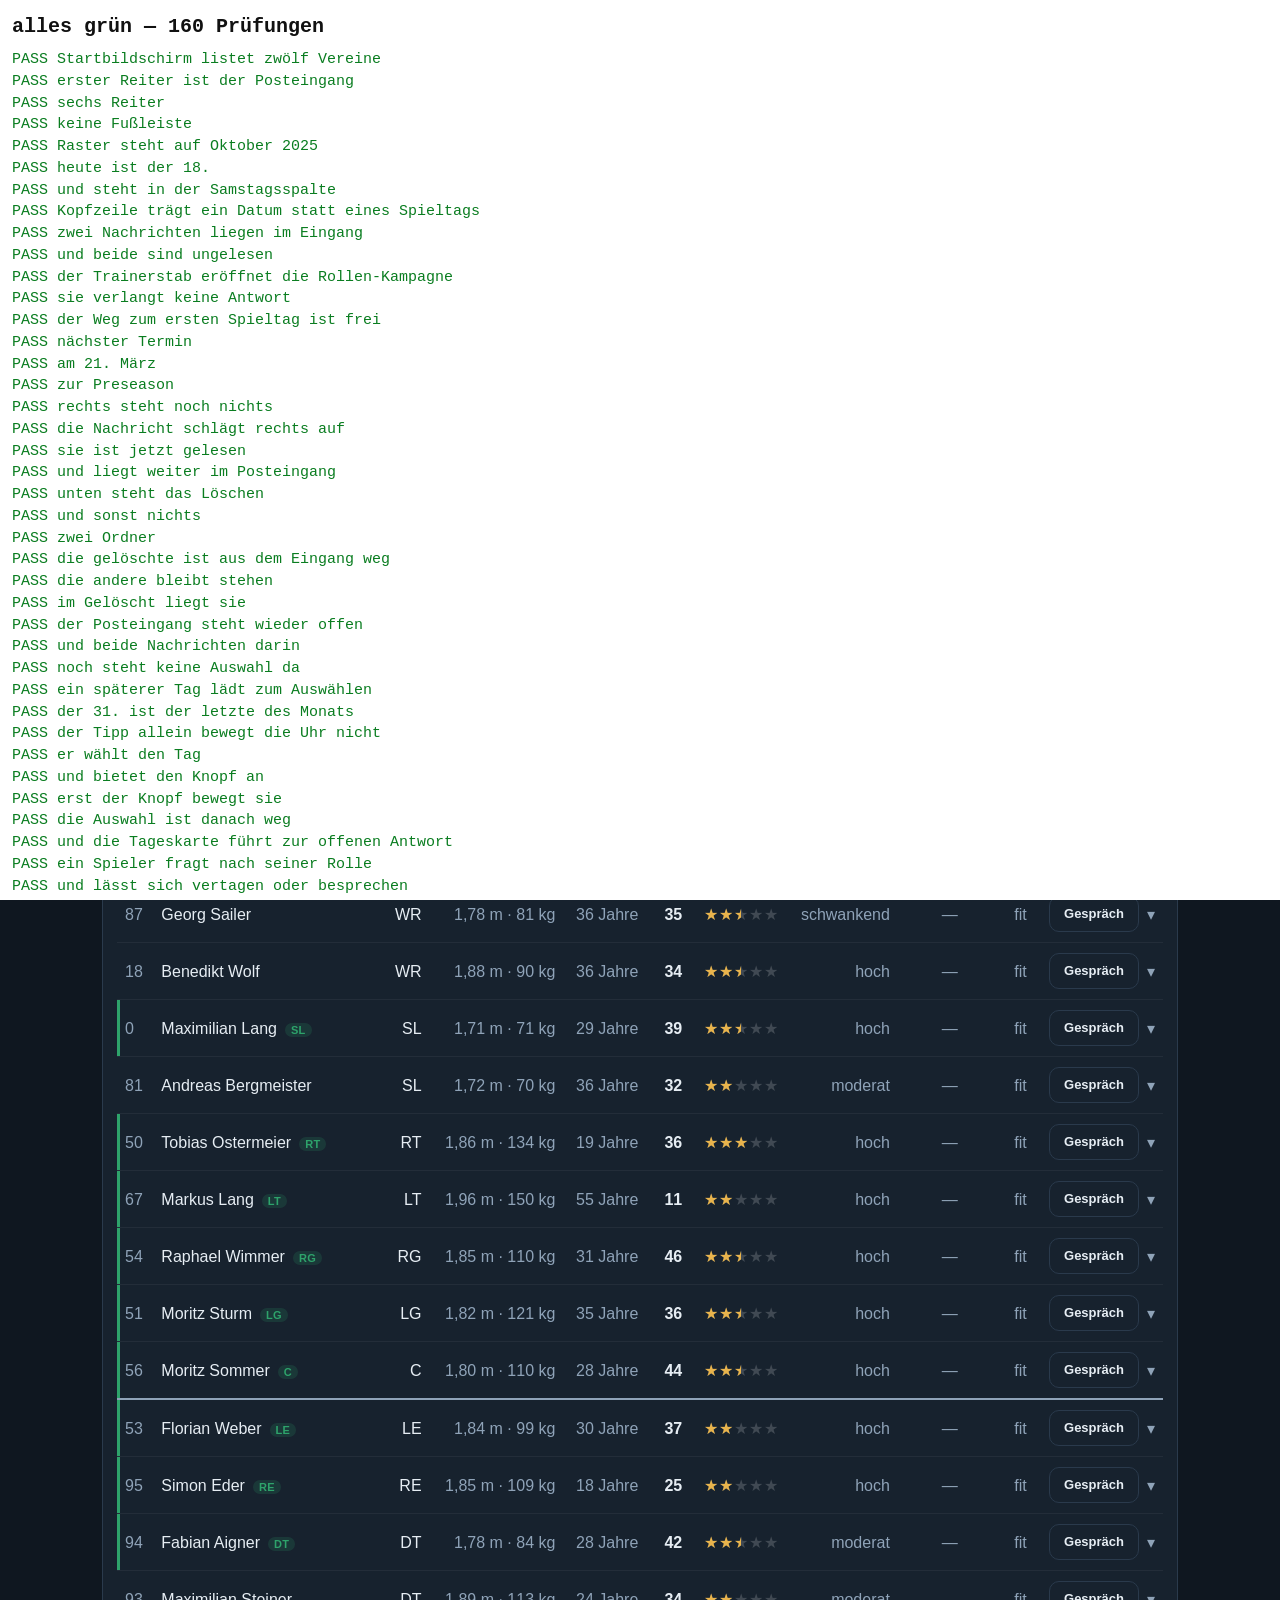
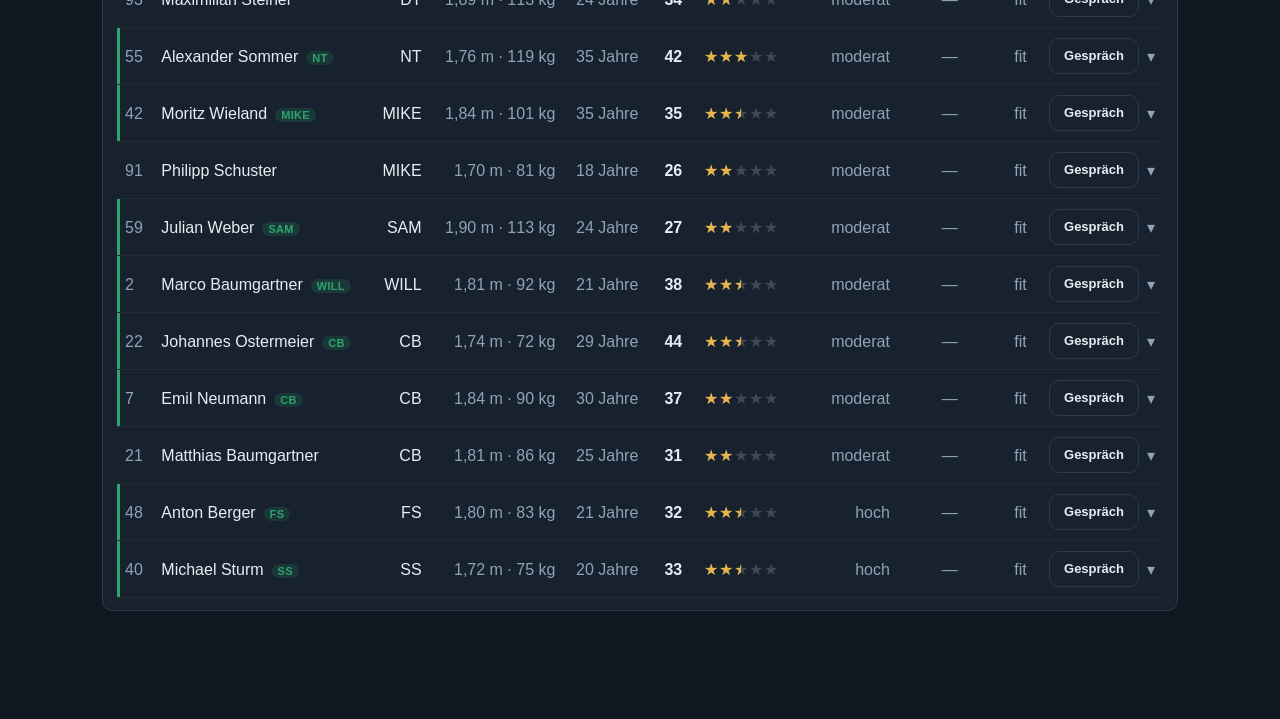
==== tests/smoke/karriere.html @ e4268e5e "Mit einem Spieler reden ging nur, wenn man ihm dabei etwas zusagte Der Gesprächs-Dialog kannte fünf " ====
<!doctype html>
<html lang="de"><head><meta charset="utf-8">
<title>Eine neue Karriere, vom Startbildschirm bis zum zweiten Spieltag</title>
<link rel="stylesheet" href="../../app.css">
<link rel="stylesheet" href="melder.css">
<script src="./melder.js"></script>
</head>
<body><div id="app" class="app"></div><div id="bericht"></div>

<!-- Erst leeren, dann erst die App laden — und beides statisch. Ein
     `await import()` im Modul geht am load-Ereignis vorbei, und dann steht der
     Browser noch mitten in der Arbeit, während der Runner schon abräumt. -->
<script type="module">
localStorage.clear();
</script>

<script type="module">
import '../../app.js';

const knopf = () => txt('.tageskarte button.haupt');
const tageskarte = () => txt('.tageskarte');
const leseKnoepfe = () => alle('.postlese button').map((b) => b.textContent);
const leseKnopf = (name) => alle('.postlese button').find((b) => b.textContent === name);
const zeileMit = (text) => alle('.postzeile').find((z) => z.textContent.includes(text));

/**
 * Durch die Rollen-Kampagne hindurch bis zu einem Datum.
 *
 * Seit der Kampagne ist die Offseason nicht mehr leer: an jedem Wochenanfang
 * fragt jemand nach seiner Rolle, und jede Anfrage hält den Kalender an. Wer
 * nur durch den Kalender will, tippt auf „Später" — genau das tut dieser
 * Helfer, Woche für Woche.
 */
function weiterBis(datum) {
  for (let i = 0; i < 90 && txt('.kopf-datum') !== datum; i++) {
    const k = q('.tageskarte button.haupt');
    if (!k) break;
    if (k.textContent.trim() !== 'Zur Nachricht ›') { k.click(); continue; }
    k.click();
    const spaeter = leseKnopf('Später');
    if (!spaeter) break;
    spaeter.click();
  }
}

try {
  // 1 — Der Startbildschirm
  gleich('Startbildschirm listet zwölf Vereine', alle('.start-team').length, 12);
  q('.start-team').click();
  q('.fuss button.haupt').click();

  // 2 — Die erste Ansicht ist der Posteingang.
  //
  // Eine neue Karriere steht in Saison 2026, und die beginnt am dritten
  // Oktobersamstag 2025. Die Beispielsaison in docs/umbau-kalender.md §4 ist
  // die 2027er — wer ihre Daten hier erwartet, misst das falsche Jahr.
  gleich('erster Reiter ist der Posteingang',
    q('.reiter button[aria-selected=true]').textContent, 'Posteingang');
  gleich('sechs Reiter', alle('.reiter button').length, 6);
  gleich('keine Fußleiste', alle('.fuss').length, 0);
  gleich('Raster steht auf Oktober 2025', txt('.kalkopf h2'), 'Oktober 2025');
  gleich('heute ist der 18.', txt('.kaltag.heute .kalzahl'), '18');
  const raster = [...q('.kalraster:not(.kalkopfzeile)').children];
  gleich('und steht in der Samstagsspalte',
    ['Mo', 'Di', 'Mi', 'Do', 'Fr', 'Sa', 'So'][raster.indexOf(q('.kaltag.heute')) % 7], 'Sa');
  gleich('Kopfzeile trägt ein Datum statt eines Spieltags', txt('.kopf-datum'), 'Sa 18. Okt 2025');

  // 3 — Der Vorstand meldet sich und der Trainerstab dazu, aufhalten tut
  // keiner von beiden. Die Erinnerung eröffnet die Rollen-Kampagne; die
  // einzelnen Anfragen kommen erst ab der nächsten Woche.
  gleich('zwei Nachrichten liegen im Eingang', alle('.postzeile').length, 2);
  gleich('und beide sind ungelesen', alle('.postzeile.neu').length, 2);
  pruefe('der Trainerstab eröffnet die Rollen-Kampagne', !!zeileMit('woran sie ist'),
    alle('.postbetreff').map((e) => e.textContent).join(' | '));
  gleich('sie verlangt keine Antwort', alle('.postzeichen.antwort').length, 0);
  gleich('der Weg zum ersten Spieltag ist frei', knopf(), 'Bis dahin');
  enthaelt('nächster Termin', tageskarte(), 'Nächster Termin');
  // Der nächste Zwangsstopp ist nicht der erste Spieltag, sondern der Beginn
  // der Preseason vier Wochen davor — die Offseason endet mit einem Halt.
  enthaelt('am 21. März', tageskarte(), 'Sa 21. Mär');
  enthaelt('zur Preseason', tageskarte(), 'Preseason');

  // Lesen heißt lesen: die Nachricht schlägt rechts auf und bleibt links stehen.
  enthaelt('rechts steht noch nichts', txt('.postlese'), 'Wähle eine Nachricht');
  zeileMit('Willkommen bei').click();
  enthaelt('die Nachricht schlägt rechts auf', txt('.postlese'), 'Willkommen bei');
  gleich('sie ist jetzt gelesen', alle('.postzeile.neu').length, 1);
  gleich('und liegt weiter im Posteingang', alle('.postzeile').length, 2);
  pruefe('unten steht das Löschen', leseKnoepfe().includes('Löschen'), leseKnoepfe().join(' | '));
  gleich('und sonst nichts', leseKnoepfe().length, 1);

  // 4 — Der Ordner „Gelöscht" und der Weg zurück
  gleich('zwei Ordner', alle('.postordner-knopf').length, 2);
  leseKnopf('Löschen').click();
  gleich('die gelöschte ist aus dem Eingang weg', alle('.postzeile').length, 1);
  pruefe('die andere bleibt stehen', !!zeileMit('woran sie ist'));
  alle('.postordner-knopf')[1].click();
  gleich('im Gelöscht liegt sie', alle('.postzeile').length, 1);
  q('.postzeile').click();
  leseKnopf('Wiederherstellen').click();
  gleich('der Posteingang steht wieder offen',
    txt('.postordner-knopf.aktiv .postordner-name'), 'Posteingang');
  gleich('und beide Nachrichten darin', alle('.postzeile').length, 2);

  // 5 — Ein Tipp im Raster wählt nur aus; simuliert wird auf Knopfdruck
  gleich('noch steht keine Auswahl da', alle('.kalauswahl').length, 0);
  const imOktober = alle('.kaltag.waehlbar');
  const letzterOkt = imOktober[imOktober.length - 1];
  enthaelt('ein späterer Tag lädt zum Auswählen',
    letzterOkt.getAttribute('title'), 'auswählen');
  gleich('der 31. ist der letzte des Monats',
    letzterOkt.querySelector('.kalzahl').textContent, '31');
  letzterOkt.click();
  gleich('der Tipp allein bewegt die Uhr nicht', txt('.kopf-datum'), 'Sa 18. Okt 2025');
  enthaelt('er wählt den Tag', txt('.kalauswahl-datum'), 'Fr 31. Okt');
  gleich('und bietet den Knopf an',
    txt('.kalauswahl button.haupt'), 'Bis zu diesem Datum simulieren');
  q('.kalauswahl button.haupt').click();
  // Nicht bis zum 31.: am Wochenanfang davor steht die erste Rollen-Anfrage im
  // Postfach, und eine offene Antwort geht jedem Ziel vor.
  gleich('erst der Knopf bewegt sie', txt('.kopf-datum'), 'Sa 25. Okt 2025');
  gleich('die Auswahl ist danach weg', alle('.kalauswahl').length, 0);
  gleich('und die Tageskarte führt zur offenen Antwort', knopf(), 'Zur Nachricht ›');

  // 5b — Die Rollen-Kampagne: die Anfrage, das Gespräch, die Rolle
  q('.tageskarte button.haupt').click();
  enthaelt('ein Spieler fragt nach seiner Rolle', txt('.postlese h3'), 'fragt nach seiner Rolle');
  pruefe('und lässt sich vertagen oder besprechen',
    leseKnoepfe().includes('Später') && leseKnoepfe().includes('Mit ihm reden'),
    leseKnoepfe().join(' | '));

  leseKnopf('Mit ihm reden').click();
  gleich('das Gespräch schlägt auf', alle('.frageschirm .gespraech').length, 1);
  enthaelt('es sagt, dass ihm noch niemand etwas gesagt hat',
    txt('.gespraech'), 'Bisher hat ihm niemand gesagt');
  gleich('fünf Rollen stehen zur Wahl', alle('.gespraech-kategorie').length, 5);
  const rollenKnopf = (name) =>
    alle('.gespraech-kategorie').find((b) => b.textContent.startsWith(name));
  pruefe('darunter der Ergänzungsspieler', !!rollenKnopf('Ergänzungsspieler'),
    alle('.gespraech-kategorie').map((b) => b.textContent).join(' | '));

  rollenKnopf('Starter').click();
  gleich('danach steht nur noch seine Reaktion da', alle('.gespraech-reaktion').length, 1);
  enthaelt('und die gesetzte Rolle', txt('.gespraech'), 'Bisher: Starter');
  q('.fragenknoepfe button').click();
  gleich('das Blatt ist zu', alle('.frageschirm').length, 0);
  // Diese eine Anfrage ist beantwortet — die zweite dieser Woche steht noch:
  // das Tempo schickt so viele, dass die Liste bis zur Frist leer wird, und
  // das sind bei dreißig Mann zwei pro Woche.
  gleich('eine Anfrage bleibt für diese Woche offen',
    alle('.postzeile .postzeichen.antwort').length, 1);

  // Und die Rolle steht in der Personalakte, wo sie hingehört.
  alle('.reiter button').find((b) => b.textContent === 'Personal').click();
  const kopfzellen = alle('.tabelle-scroll th').map((h) => h.textContent);
  pruefe('die Personalakte trägt eine Rollenspalte',
    kopfzellen.some((k) => k.startsWith('Rolle')), kopfzellen.join(' | '));
  pruefe('und genau ein Mann hat eine',
    alle('.spielerzeile td').filter((z) => z.textContent === 'Starter').length === 1,
    alle('.spielerzeile td').filter((z) => z.textContent === 'Starter').length);
  pruefe('jede Zeile bietet das Gespräch an',
    alle('.spielerzeile button').length === alle('.spielerzeile').length);

  // 5c — Über persönliche Themen sprechen: der zweite Weg ins Gespräch, und
  // die einzige Kategorie, die nichts verlangt außer dem Termin.
  q('.spielerzeile button').click();
  const katKnopf = (name) =>
    alle('.gespraech-kategorie').find((b) => b.textContent.startsWith(name));
  gleich('fünf Kategorien stehen da', alle('.gespraech-kategorie').length, 5);
  pruefe('die ungebauten sind gesperrt', katKnopf('Wunsch anhören').disabled,
    alle('.gespraech-kategorie').filter((b) => b.disabled).length);

  katKnopf('Über persönliche Themen').click();
  enthaelt('erst wird gefragt, bevor der Termin draufgeht',
    txt('.gespraech'), 'Einfach mal reden');
  const redeKnopf = alle('.fragenknoepfe button').find((b) => b.textContent === 'Reden');
  pruefe('und es gibt einen Knopf dafür', !!redeKnopf,
    alle('.fragenknoepfe button').map((b) => b.textContent).join(' | '));

  redeKnopf.click();
  gleich('danach steht seine Reaktion da', alle('.gespraech-reaktion').length, 1);
  pruefe('ohne ein Wort über die Rolle — darum ging es nicht',
    !txt('.gespraech').includes('Bisher:'), txt('.gespraech'));
  q('.fragenknoepfe button').click();
  gleich('das Blatt ist zu', alle('.frageschirm').length, 0);

  alle('.reiter button').find((b) => b.textContent === 'Posteingang').click();

  // Die zweite Anfrage lässt sich vertagen: sie ist damit beantwortet, aber er
  // hat weiter keine Rolle und steht nächste Woche wieder da.
  leseKnopf('Später') || zeileMit('fragt nach').click();
  leseKnopf('Später').click();
  gleich('danach läuft die Uhr wieder', knopf(), 'Bis dahin');
  gleich('und steht noch auf demselben Tag', txt('.kopf-datum'), 'Sa 25. Okt 2025');

  // 6 — Ein Ziel hinter dem Spieltag: die Uhr hält trotzdem am eigenen Spiel
  for (let i = 0; i < 6; i++) q('.kalkopf .kalpfeil:last-of-type').click();
  gleich('das Raster lässt sich blättern', txt('.kalkopf h2'), 'April 2026');
  const imApril = alle('.kaltag.waehlbar');
  const letzterApr = imApril[imApril.length - 1];
  gleich('bis zum 30. April', letzterApr.querySelector('.kalzahl').textContent, '30');
  letzterApr.click();
  q('.kalauswahl button.haupt').click();
  weiterBis('Sa 21. Mär 2026');
  gleich('die Uhr hält am Beginn der Preseason, nicht am Ziel',
    txt('.kopf-datum'), 'Sa 21. Mär 2026');
  weiterBis('Sa 18. Apr 2026');
  gleich('und danach am eigenen Spiel, immer noch nicht am Ziel',
    txt('.kopf-datum'), 'Sa 18. Apr 2026');
  gleich('Raster ist zum heutigen Tag zurückgekehrt', txt('.kalkopf h2'), 'April 2026');
  gleich('heute ist der 18. April', txt('.kaltag.heute .kalzahl'), '18');
  gleich('Tageskarte trägt den Kickoff', knopf(), 'Kickoff');
  enthaelt('und nennt den Gegner', tageskarte(), 'gegen ');

  // 7 — Kickoff: der Spielbericht schlägt sich auf
  q('.tageskarte button.haupt').click();
  gleich('der Spielbericht öffnet sich', alle('.bericht-kopf').length, 2);
  gleich('ohne Reiter', alle('.reiter').length, 0);
  q('.fuss button.haupt').click();

  // 8 — Zurück im Postfach liegen Spielbericht und Rundenergebnisse
  const betreffe = alle('.postbetreff').map((e) => e.textContent);
  pruefe('der Spielbericht liegt im Postfach',
    betreffe.some((b) => /\d+:\d+/.test(b)), betreffe.join(' | '));
  pruefe('die Rundenergebnisse auch',
    betreffe.some((b) => /^Spieltag 1 /.test(b)), betreffe.join(' | '));
  gleich('die Uhr steht am zweiten Spieltag', txt('.kopf-datum'), 'Sa 25. Apr 2026');
  gleich('und bietet den nächsten Kickoff', knopf(), 'Kickoff');

  // Auswählen zeichnet die Ansicht neu — die Zeile von vorhin ist danach eine
  // abgehängte, und es muss frisch gesucht werden.
  const berichtZeile = alle('.postzeile').find((z) => /\d+:\d+/.test(z.textContent));
  pruefe('der Spielbericht liegt als Nachricht vor', !!berichtZeile);
  berichtZeile.click();
  const zumBericht = leseKnopf('Spielbericht ansehen');
  pruefe('und führt von dort zum Box Score', !!zumBericht, leseKnoepfe().join(' | '));
  zumBericht.click();
  gleich('der Box Score steht wieder da', alle('.bericht-kopf').length, 2);
  q('.fuss button.haupt').click();

  // 9 — Der Roster: drei Bereiche, und beide Richtungen des Aufstellens
  const reiterKnopf = (name) => alle('.reiter button').find((b) => b.textContent === name);
  reiterKnopf('Roster').click();
  const kartenTitel = alle('.karte h2').map((h) => h.textContent);
  gleich('drei Bereiche und ein Kopf', kartenTitel.length, 4);
  pruefe('Offense, Defense und Special Teams',
    ['Offense', 'Defense', 'Special Teams'].every((t) => kartenTitel.includes(t)),
    kartenTitel.join(' | '));
  gleich('jeder Bereich zeigt seine Stärke', alle('.staerkezahl').length, 3);
  gleich('elf Plätze in der Offense', alle('.karte')[1].querySelectorAll('.aufstellung li').length, 11);
  gleich('elf in der Defense', alle('.karte')[2].querySelectorAll('.aufstellung li').length, 11);

  // Die Special Teams: drei Plätze, gebaut wie die zweiundzwanzig — ohne
  // eigene Marke „automatisch", ohne eigenen Knopf, ohne Einzelwerte.
  const special = () => alle('.karte')[3];
  gleich('drei Special-Teams-Plätze', special().querySelectorAll('.aufstellung li').length, 3);
  gleich('alle drei besetzt', special().querySelectorAll('.aufstellung .platz-stk').length, 3);
  gleich('keine Marke, die die Elf nicht kennt', special().querySelectorAll('.marke.auto').length, 0);
  gleich('die Werte stehen nicht an den Plätzen',
    special().querySelectorAll('.aufstellung .specialwerte').length, 0);

  // Platz zuerst: ein Tipp auf QB, dann der Erste aus der Liste links.
  const qbZeile = () => alle('.karte')[1].querySelector('.aufstellung li');
  const qbName = () => qbZeile().querySelector('.platz-name').textContent;
  const vorher = qbName();
  qbZeile().click();
  enthaelt('der Kopf sagt, für wen die Liste gilt',
    alle('.karte')[1].querySelector('.verfuegbarkopf h3').textContent, 'QB');
  const ersterFrei = alle('.karte')[1].querySelector('.verfuegbare li');
  const neuerName = ersterFrei.querySelector('.verfuegbar-name').textContent;
  ersterFrei.click();
  gleich('der zweite Tipp setzt ihn ein', qbName(), neuerName);
  pruefe('und er stand vorher nicht dort', vorher !== neuerName, vorher);
  gleich('es steht sofort im Stand und braucht keine Leiste',
    alle('.wechselleiste').length, 0);

  // Ein Platz, den es zweimal gibt. In 11 personnel heißt der zweite Receiver
  // `WR#2` — ein Schlüssel, kein Platzname. Wer ihn zum Bewerten weiterreichte,
  // ließ `wertAuf()` mit „Unbekannter Platz" werfen, und die ganze Ansicht
  // unterhalb der Reiter blieb weg. Genau deshalb steht diese Prüfung hier.
  // Jeder Klick zeichnet neu — ein festgehaltenes Element ist danach abgehängt
  // und sein Handler kennt den alten Zustand. Deshalb jedes Mal frisch suchen.
  //
  // Welches System der Verein spielt, lost die Karriere aus — ohne Seed, also
  // jedes Mal anders. Deshalb wird nicht der fünfte Platz genommen, sondern
  // der erste, dessen Kürzel schon einmal vorkam: in Double Wing ist das der
  // zweite Fullback, sonst ein Receiver oder Tight End. Mit dem festen Index
  // fiel die Seite in jedem achten Lauf, und niemand sah, warum.
  const doppelter = () => {
    const gesehen = new Set();
    for (const li of alle('.karte')[1].querySelectorAll('.aufstellung li')) {
      const kuerzel = li.querySelector('.platz').textContent;
      if (gesehen.has(kuerzel)) return li;
      gesehen.add(kuerzel);
    }
    throw new Error('kein doppelter Platz in der Offense');
  };
  const doppelKuerzel = doppelter().querySelector('.platz').textContent;
  pruefe('ein Platz der Offense kommt zweimal vor', /^(WR|TE|FB|SL)$/.test(doppelKuerzel), doppelKuerzel);
  doppelter().click();
  gleich('ein doppelt vergebener Platz lässt die Ansicht stehen',
    alle('.karte').length, 4);
  enthaelt('und die Liste links gilt für ihn',
    alle('.karte')[1].querySelector('.verfuegbarkopf h3').textContent, doppelKuerzel);
  doppelter().click();
  enthaelt('der zweite Tipp nimmt die Wahl zurück',
    alle('.karte')[1].querySelector('.verfuegbarkopf h3').textContent, 'Verfügbar');

  // Mann zuerst: ein Tipp links, und jeder Platz trägt seine Zahl.
  alle('.karte')[2].querySelector('.verfuegbare li').click();
  pruefe('jeder Platz zeigt jetzt zwei Zahlen',
    alle('.karte')[2].querySelectorAll('.aufstellung li .platz-stk.neu').length > 0);
  alle('.karte')[2].querySelector('.verfuegbare li').click();

  // Der Papierkorb räumt genau einen Platz — und lässt ihn leer.
  gleich('jeder besetzte Platz trägt einen Papierkorb',
    alle('.karte')[1].querySelectorAll('.aufstellung li .papierkorb').length, 11);
  alle('.karte')[1].querySelector('.aufstellung li .papierkorb').click();
  gleich('der geräumte Platz steht leer', qbName(), '—');
  enthaelt('und die Elf hat keine Stärke mehr', txt('.rosterkopf'), 'Gesamt: –');
  gleich('aber keine Warnung — die stellt der Kickoff-Knopf',
    alle('.rosterkopf .warnung').length, 0);
  gleich('sein Bereich zeigt statt der Zahl einen Strich',
    alle('.staerkezahl')[0].querySelector('strong').textContent, '–');

  // 9b — Mit dem Loch zum Kickoff: der Knopf fragt, bevor er wertet. „Zur
  // Aufstellung" führt zurück in den Roster, das Spiel bleibt ungespielt.
  reiterKnopf('Posteingang').click();
  gleich('die Tageskarte bietet den Kickoff trotzdem an', knopf(), 'Kickoff');
  q('.tageskarte button.haupt').click();
  gleich('der Knopf fragt statt zu werten', alle('.frageschirm').length, 1);
  enthaelt('und sagt, was es kostet', txt('.frage'), '0:36');
  const frageKnopf = (name) => alle('.fragenknoepfe button').find((b) => b.textContent === name);
  pruefe('mit den zwei Antworten', !!frageKnopf('Spiel absagen, Wertung 0:36')
    && !!frageKnopf('Zur Aufstellung'));
  frageKnopf('Zur Aufstellung').click();
  gleich('„Zur Aufstellung" schlägt den Roster auf', alle('.karte h2')[0].textContent, 'Roster');
  gleich('und die Frage ist weg', alle('.frageschirm').length, 0);
  gleich('die Uhr steht noch am Spieltag', txt('.kopf-datum'), 'Sa 25. Apr 2026');

  // Ein Kicker von Hand.
  const specialZeile = (i = 0) => special().querySelectorAll('.aufstellung li')[i];
  const specialWerte = () => special().querySelector('.verfuegbare .specialwerte').textContent;
  gleich('ohne Auswahl stehen links keine Kickwerte',
    special().querySelectorAll('.verfuegbare .specialwerte').length, 0);
  specialZeile().click();
  enthaelt('erst die Auswahl zeigt die Kickstärke', specialWerte(), 'Kickstärke');
  enthaelt('und die Kickgenauigkeit', specialWerte(), 'Kickgenauigkeit');
  enthaelt('die Special-Liste gilt für den Kicker',
    special().querySelector('.verfuegbarkopf h3').textContent, 'K');
  // Die Offense-Liste sortiert ein Kicker-Platz nicht — und ihre Überschrift
  // darf das dann auch nicht behaupten.
  enthaelt('die Offense-Liste behauptet nichts',
    alle('.karte')[1].querySelector('.verfuegbarkopf h3').textContent, 'Verfügbar');
  // Der Long Snapper trägt nur seine Zahl: seine Kickwerte entscheiden nichts,
  // und seine eigenen zwei stünden bei jedem Kandidaten auf null.
  specialZeile(2).click();
  gleich('beim Long Snapper steht links kein Einzelwert',
    special().querySelectorAll('.verfuegbare .specialwerte').length, 0);
  enthaelt('aber die Liste gilt für ihn',
    special().querySelector('.verfuegbarkopf h3').textContent, 'LS');
  specialZeile().click();
  gleich('die Zeile nennt die Position dessen, der dort steht',
    specialZeile().querySelectorAll('.platz-pos').length, 1);
  special().querySelector('.verfuegbare li').click();
  gleich('der Kicker trägt links seine Marke',
    special().querySelectorAll('.verfuegbare .marke.tausch[title="Kicker"]').length, 1);
  gleich('der Kicker ist jetzt von Hand gesetzt, und die Zeile sieht aus wie vorher',
    special().querySelectorAll('.aufstellung .platz-stk').length, 3);
  gleich('kein Knopf zurück in eine Automatik', alle('.schalter.loesen').length, 0);

  // Der Papierkorb gilt auch hier: kein Kicker ist eine erlaubte Aufstellung.
  gleich('jeder der drei trägt einen Papierkorb',
    special().querySelectorAll('.aufstellung .papierkorb').length, 3);
  special().querySelector('.aufstellung .papierkorb').click();
  gleich('der geräumte Platz steht leer',
    specialZeile().querySelector('.platz-name').textContent, '—');
  gleich('geräumt hat er nichts mehr zu räumen',
    special().querySelectorAll('.aufstellung .papierkorb').length, 2);

  // „Automatisch aufstellen" ist der Weg zurück aus einer Elf mit Loch — und
  // derselbe Weg für den geräumten Kicker-Platz.
  const knopfMit = (name) => alle('.aufstellungsknoepfe button')
    .find((b) => b.textContent === name);
  gleich('gespeichert wird nicht mehr von Hand', !!knopfMit('Speichern'), false);
  gleich('und verworfen auch nicht', !!knopfMit('Verwerfen'), false);
  knopfMit('Automatisch aufstellen').click();
  enthaelt('die Automatik füllt den geräumten Platz wieder', txt('.rosterkopf'), 'Gesamt: ');
  gleich('und den Kicker-Platz gleich mit',
    special().querySelectorAll('.aufstellung .papierkorb').length, 3);

  // 9c — Die andere Antwort: „Spiel absagen" wertet, ohne zu spielen. Der
  // Bericht sagt es, und die Uhr steht danach am nächsten Spieltag.
  alle('.karte')[1].querySelector('.aufstellung li .papierkorb').click();
  gleich('die Elf hat wieder ein Loch', qbName(), '—');
  reiterKnopf('Posteingang').click();
  q('.tageskarte button.haupt').click();
  gleich('der Kickoff fragt wieder', alle('.frageschirm').length, 1);
  frageKnopf('Spiel absagen, Wertung 0:36').click();
  gleich('der Spielbericht öffnet sich', alle('.bericht-kopf').length, 2);
  enthaelt('und sagt, dass nicht gespielt wurde', txt('.warnung'), 'nicht angetreten');
  enthaelt('mit der Wertung', txt('.warnung'), '36');
  q('.fuss button.haupt').click();
  gleich('die Uhr steht am dritten Spieltag', txt('.kopf-datum'), 'Sa 2. Mai 2026');
  reiterKnopf('Roster').click();
  knopfMit('Automatisch aufstellen').click();
  enthaelt('und die Elf ist wieder vollzählig', txt('.rosterkopf'), 'Gesamt: ');

  // 10 — Personal: die Tabelle ist umgezogen, die Coaches stehen daneben, Orga still
  reiterKnopf('Personal').click();
  gleich('drei Unterreiter', alle('.reiter.unter button').length, 3);
  gleich('einer davon gesperrt', alle('.reiter.unter button[disabled]').length, 1);
  pruefe('die Spielertabelle steht hier', alle('tr.spielerzeile').length > 20);
  gleich('und im Roster nicht mehr', alle('.karte h2')[0].textContent, 'Spieler');
  q('tr.spielerzeile').click();
  gleich('eine Zeile klappt die Werte auf', alle('tr.wertezeile').length, 1);
  enthaelt('samt der Kickwerte', txt('tr.wertezeile'), 'Kickstärke');

  // 10b — Das Commitment: eine Spalte mit Stufe, der Satz unter den Werten, und
  // die Zahl bleibt versteckt, solange niemand den Code eingelöst hat.
  const stufen = ['niedrig', 'schwankend', 'moderat', 'hoch', 'sehr hoch'];
  const koepfe = alle('thead th').map((h) => h.textContent);
  pruefe('die Tabelle hat eine Spalte Commitment', koepfe.some((k) => k.startsWith('Commitment')), koepfe.join(' | '));
  const bindungZellen = alle('tr.spielerzeile td').filter((td) => stufen.includes(td.textContent));
  pruefe('jede Zeile trägt eine Stufe', bindungZellen.length > 20, String(bindungZellen.length));
  gleich('und keine Zahl daneben', alle('tr.spielerzeile .versteckt').length, 0);
  enthaelt('unter den Werten steht die Lebenslage', txt('tr.wertezeile'), 'Lebenslage');
  enthaelt('mit dem Verein darin', txt('tr.wertezeile'), 'im Verein');
  gleich('die versteckten Zahlen stehen nicht da', alle('tr.wertezeile .versteckt').length, 0);

  // 11 — Coaches: zwei Koordinatoren, aufklappbar auf ihre vier Blöcke
  alle('.reiter.unter button').find((b) => b.textContent === 'Coaches').click();
  gleich('der Stab hat zwei Zeilen', alle('tr.coachzeile').length, 2);
  enthaelt('ein Offense Coordinator', txt('tr.coachzeile'), 'Offense Coordinator');
  q('tr.coachzeile').click();
  gleich('eine Zeile klappt die Blöcke auf', alle('tr.wertezeile').length, 1);
  gleich('und es sind vier', alle('.werteblock').length, 4);
  enthaelt('mit der Vertrautheit', txt('tr.wertezeile'), 'Vertrautheit mit Personnel');
  enthaelt('und der Lebenslage des Coaches', txt('tr.wertezeile'), 'Lebenslage');
  gleich('auch der Stab trägt eine Spalte Commitment',
    alle('thead th').filter((h) => h.textContent === 'Commitment').length, 1);

  // 12 — Redeem Code: ein falscher Code sagt es, `playtester` zeigt die Zahlen
  reiterKnopf('Posteingang').click();
  gleich('das Feld steht ganz unten', alle('.codezeile input').length, 1);
  const codeFeld = () => q('.codezeile input');
  const codeKnopf = () => q('.codezeile button');
  codeFeld().value = 'sesam';
  codeKnopf().click();
  enthaelt('ein unbekannter Code wird abgelehnt', txt('.codezeile'), 'kennt das Spiel nicht');
  gleich('und nichts ist freigeschaltet', alle('.codezeile .versteckt').length, 0);
  codeFeld().value = 'Playtester';
  codeKnopf().click();
  enthaelt('der richtige Code schaltet den Modus ein', txt('.codezeile'), 'Playtester-Modus aktiv');
  gleich('das Feld ist dann weg', alle('.codezeile input').length, 0);
  reiterKnopf('Personal').click();
  alle('.reiter.unter button').find((b) => b.textContent === 'Spieler').click();
  pruefe('jetzt steht die Zahl neben der Stufe', alle('tr.spielerzeile .versteckt').length > 20);
  // Die erste Zeile steht seit Abschnitt 10 offen — die Ansicht merkt sich
  // das über den Reiterwechsel hinweg. Ein Tipp schlösse sie wieder.
  if (alle('tr.wertezeile').length === 0) q('tr.spielerzeile').click();
  enthaelt('und unter den Werten die versteckten', txt('tr.wertezeile .versteckt'), 'Commitment');
  enthaelt('samt Talent', txt('tr.wertezeile .versteckt'), 'Talent');
  reiterKnopf('Posteingang').click();
  q('.codezeile button').click();
  gleich('der Modus lässt sich beenden', alle('.codezeile input').length, 1);
  reiterKnopf('Personal').click();
  gleich('und die Zahlen sind wieder weg', alle('tr.spielerzeile .versteckt').length, 0);
} catch (e) { merkeFehler(e); }
melde();
</script></body></html>
---- app.css ----
/* Bayernliga Football Manager
   Tablet-first: every control is thumb-sized, nothing depends on hover. */

:root {
  --bg: #0f1720;
  --bg-erhoben: #17222e;
  --bg-zeile: #1c2836;
  --rand: #2a3a4c;
  --text: #e6edf3;
  --text-leise: #8fa3b8;
  --akzent: #d64933;
  --akzent-hell: #ff6b52;
  --gruen: #2ea36b;
  --rot: #d1495b;
  --gelb: #e9b44c;

  --tap: 44px;          /* kleinste Trefferfläche */
  --radius: 10px;
  --sicher-oben: env(safe-area-inset-top, 0px);
  --sicher-unten: env(safe-area-inset-bottom, 0px);
}

* { box-sizing: border-box; }

html {
  -webkit-text-size-adjust: 100%;
}

body {
  margin: 0;
  background: var(--bg);
  color: var(--text);
  font: 16px/1.45 -apple-system, BlinkMacSystemFont, 'Segoe UI', Roboto, sans-serif;
  /* Kein Doppeltipp-Zoom, kein Gummiband-Scrollen am Rand. */
  touch-action: manipulation;
  overscroll-behavior-y: none;
}

.app {
  max-width: 1100px;
  margin: 0 auto;
  padding: calc(var(--sicher-oben) + 12px) 12px calc(var(--sicher-unten) + 96px);
}

/* --- Kopfzeile ---------------------------------------------------------- */

.kopf {
  display: flex;
  align-items: center;
  gap: 12px;
  padding: 12px 14px;
  background: var(--bg-erhoben);
  border: 1px solid var(--rand);
  border-radius: var(--radius);
  margin-bottom: 12px;
}

.kopf-wappen {
  width: 40px; height: 40px;
  border-radius: 8px;
  flex: 0 0 auto;
  display: grid; place-items: center;
  font-weight: 700; font-size: 13px;
  color: #fff;
}

.kopf-titel { font-weight: 700; font-size: 17px; }
.kopf-unter { color: var(--text-leise); font-size: 13px; }
/* Das Datum steht in der Mitte und weicht als Erstes: auf einem schmalen
   Gerät zählt, welcher Verein und welcher Platz — wann, sagt der Kalender
   eine Zeile tiefer noch einmal. */
.kopf-datum { margin-left: auto; color: var(--text-leise); white-space: nowrap; }
.kopf-rechts { text-align: right; }

@media (max-width: 520px) {
  .kopf-datum { display: none; }
  .kopf-rechts { margin-left: auto; }
}

/* --- Reiter -------------------------------------------------------------- */

.reiter {
  display: flex;
  gap: 6px;
  margin-bottom: 12px;
  overflow-x: auto;
  -webkit-overflow-scrolling: touch;
  scrollbar-width: none;
}
.reiter::-webkit-scrollbar { display: none; }

.reiter button {
  flex: 1 0 auto;
  min-height: var(--tap);
  padding: 0 18px;
  background: var(--bg-erhoben);
  color: var(--text-leise);
  border: 1px solid var(--rand);
  border-radius: var(--radius);
  font: inherit; font-weight: 600;
  cursor: pointer;
}
.reiter button[aria-selected='true'] {
  background: var(--akzent);
  border-color: var(--akzent);
  color: #fff;
}

/* --- Karten und Tabellen ------------------------------------------------- */

.karte {
  background: var(--bg-erhoben);
  border: 1px solid var(--rand);
  border-radius: var(--radius);
  padding: 12px 14px;
  margin-bottom: 12px;
}

.karte h2 {
  margin: 0 0 10px;
  font-size: 15px;
  text-transform: uppercase;
  letter-spacing: .06em;
  color: var(--text-leise);
}

/* Breite Tabellen scrollen in sich selbst, nie die Seite. */
.tabelle-scroll {
  overflow-x: auto;
  -webkit-overflow-scrolling: touch;
  margin: 0 -14px;
  padding: 0 14px;
}

table {
  width: 100%;
  border-collapse: collapse;
  font-variant-numeric: tabular-nums;
  white-space: nowrap;
}

th {
  text-align: right;
  font-size: 12px;
  font-weight: 600;
  text-transform: uppercase;
  letter-spacing: .04em;
  color: var(--text-leise);
  padding: 6px 8px;
  border-bottom: 1px solid var(--rand);
}
th:nth-child(1), th:nth-child(2) { text-align: left; }

/* Sortierbare Spaltenköpfe: der Kader hängt an jedem einen Dreitakt-Klick. */
th.sortierbar { cursor: pointer; user-select: none; -webkit-user-select: none; }
th.sortierbar:hover { color: var(--text); }
th.sortierbar:focus-visible { outline: 2px solid var(--akzent); outline-offset: -2px; }
th.sortiert { color: var(--text); }
.sortpfeil { margin-left: 3px; }

td {
  padding: 10px 8px;
  border-bottom: 1px solid rgba(255, 255, 255, .05);
  text-align: right;
}
td:nth-child(1), td:nth-child(2) { text-align: left; }

tr.mein-team td { background: rgba(214, 73, 51, .13); font-weight: 600; }
/* Die beiden Plätze, die ins Halbfinale führen. Absteiger gibt es keine. */
tr.playoff td:first-child { box-shadow: inset 3px 0 0 var(--gruen); }

.verein-zelle { display: flex; align-items: center; gap: 8px; }
.farbtupfer {
  width: 12px; height: 12px; border-radius: 3px; flex: 0 0 auto;
  outline: 1px solid rgba(255, 255, 255, .22); outline-offset: -1px;
}
.farbtupfer.leer { outline-style: dashed; opacity: .55; }

/* --- Playoff-Bracket ------------------------------------------------------
   Drei Spalten: die beiden Halbfinale, das Finale dazwischen mittig, der
   Meister rechts. Die Verbinder sind Rahmen an den Kästen, kein SVG — so
   hängen sie am Kasten und verrutschen nicht, wenn eine Zeile anders bricht.

   Unter 720px stapeln sich die Spalten und die Linien verschwinden. Eine
   Klammer, die um die Ecke zeigt, wäre schlimmer als gar keine; die
   Überschriften tragen die Struktur dann allein. */

.bracket {
  display: grid;
  grid-template-columns: minmax(0, 1.15fr) minmax(0, 1.15fr) minmax(0, .8fr);
  gap: 28px;
}

.bracket-spalte { display: flex; flex-direction: column; min-width: 0; }

.bracket-titel {
  margin: 0 0 8px;
  font-size: 12px; font-weight: 600;
  text-transform: uppercase; letter-spacing: .06em;
  color: var(--text-leise);
}

/* Mittig, weil die Verbinder die Mitte treffen. */
.bracket-runde { flex: 1; display: grid; align-content: center; gap: 18px; }

.bracket-paar {
  position: relative;
  background: var(--bg-zeile);
  border: 1px solid var(--rand);
  border-radius: 8px;
}
/* Die Ecken rundet der Inhalt, nicht `overflow: hidden` — das schnitte die
   Verbinder ab, die als Pseudoelemente am selben Kasten hängen. */
.bracket-paar > :first-child { border-radius: 7px 7px 0 0; }
.bracket-paar > :last-child { border-radius: 0 0 7px 7px; }
.bracket-paar > :only-child { border-radius: 7px; }

.bracket-seite {
  display: flex; align-items: center; gap: 8px;
  min-height: 40px;
  padding: 6px 10px;
}
.bracket-seite + .bracket-seite { border-top: 1px solid var(--rand); }
.bracket-name { flex: 1; min-width: 0; overflow: hidden; text-overflow: ellipsis; white-space: nowrap; }
.bracket-punkte { flex: 0 0 auto; font-weight: 700; font-variant-numeric: tabular-nums; }
.bracket-halter { flex: 0 0 auto; }

.bracket-seite.sieger { font-weight: 700; }
.bracket-seite.sieger .bracket-punkte { color: var(--gruen); }
.bracket-seite.raus { color: var(--text-leise); }
.bracket-seite.raus .farbtupfer { opacity: .45; }
.bracket-seite.meins { background: rgba(214, 73, 51, .13); }
.bracket-seite.offen .bracket-name { color: var(--text-leise); }

/* Der Heimrechtsvermerk steht am Verein und nicht in der Überschrift, weil im
   Finale der Gruppenzweite zu Hause spielen kann. */
.bracket-heim {
  flex: 0 0 auto;
  font-size: 11px; font-weight: 700; line-height: 1;
  padding: 3px 5px; border-radius: 4px;
  color: var(--text-leise);
  border: 1px solid var(--rand);
}

/* Die Waagerechten: aus jedem Kasten nach rechts, in jeden Kasten von links.
   Zwei 14px-Stummel treffen sich in der Mitte des 28px-Abstands. */
.bracket-runde.halbfinale > *::after,
.bracket-runde.finale > *::after {
  content: ''; position: absolute; top: 50%;
  left: 100%; width: 14px;
  border-top: 2px solid var(--rand);
}
.bracket-runde.finale > *::before,
.bracket-runde.meister > *::before {
  content: ''; position: absolute; top: 50%;
  right: 100%; width: 14px;
  border-top: 2px solid var(--rand);
}

/* Die Klammer, die beide Halbfinale zusammenführt: je eine Senkrechte von der
   Kastenmitte bis in die Mitte des Abstands zwischen ihnen — die Hälfte der
   18px Lücke, also 9px über die Kante hinaus. */
.bracket-runde.halbfinale > :first-child::before,
.bracket-runde.halbfinale > :last-child::before {
  content: ''; position: absolute;
  left: calc(100% + 12px);
  border-left: 2px solid var(--rand);
}
.bracket-runde.halbfinale > :first-child::before { top: 50%; bottom: -9px; }
.bracket-runde.halbfinale > :last-child::before { top: -9px; bottom: 50%; }

@media (max-width: 720px) {
  .bracket { grid-template-columns: 1fr; gap: 16px; }
  .bracket-runde { align-content: start; }
  .bracket-runde > *::before, .bracket-runde > *::after { display: none; }
}

/* --- Fußleiste mit der Hauptaktion --------------------------------------- */

.fuss {
  position: fixed;
  left: 0; right: 0; bottom: 0;
  padding: 10px 12px calc(10px + var(--sicher-unten));
  background: linear-gradient(to top, var(--bg) 65%, transparent);
  display: flex; gap: 8px;
  justify-content: center;
}

button.haupt, button.neben {
  min-height: var(--tap);
  padding: 0 22px;
  border-radius: var(--radius);
  border: 1px solid var(--rand);
  font: inherit; font-weight: 700;
  cursor: pointer;
  max-width: 380px;
  flex: 1;
}
button.haupt { background: var(--akzent); border-color: var(--akzent); color: #fff; }
button.haupt:active { background: var(--akzent-hell); }
button.haupt:disabled { background: var(--rand); border-color: var(--rand); color: var(--text-leise); }
button.neben { background: var(--bg-erhoben); color: var(--text); flex: 0 0 auto; }

/* --- Startbildschirm ----------------------------------------------------- */

.start-liste { display: grid; gap: 8px; }

.start-team {
  display: flex; align-items: center; gap: 12px;
  min-height: 56px; padding: 8px 12px;
  background: var(--bg-zeile);
  border: 1px solid var(--rand);
  border-radius: var(--radius);
  color: inherit; font: inherit; text-align: left;
  cursor: pointer;
  width: 100%;
}
.start-team[aria-pressed='true'] { border-color: var(--akzent); background: rgba(214, 73, 51, .15); }
.start-team .balken { margin-left: auto; width: 84px; height: 6px; background: var(--rand); border-radius: 3px; overflow: hidden; }
.start-team .balken i { display: block; height: 100%; background: var(--akzent); }

/* --- Die Ansprache nach der Vereinswahl ---------------------------------- */

.intro { max-width: 620px; margin: 0 auto 12px; }

.intro-verein {
  display: flex; align-items: center; gap: 12px;
  padding-bottom: 12px; margin-bottom: 4px;
  border-bottom: 1px solid var(--rand);
}

.intro h2 {
  font-size: 22px;
  text-transform: none;
  letter-spacing: 0;
  color: var(--text);
  margin: 10px 0 12px;
}

.intro p { margin: 0 0 12px; }
.intro-frage { font-weight: 700; margin-bottom: 0 !important; }

/* --- Spielbericht -------------------------------------------------------- */

.bericht-kopf { display: flex; align-items: center; gap: 14px; margin-bottom: 10px; }
.bericht-punkte { font-size: 30px; font-weight: 800; font-variant-numeric: tabular-nums; }
.bericht-sieger { color: var(--gruen); }

.paarung {
  display: flex; align-items: center; gap: 10px;
  padding: 10px 0;
  border-bottom: 1px solid rgba(255, 255, 255, .05);
  cursor: pointer;
}
/* Heim und Gast nebeneinander, nicht übereinander: eine Paarung ist eine
   Zeile. Auf schmalen Schirmen kürzen beide Namen gleichmäßig — jeder bekommt
   die Hälfte, statt dass der längere den kürzeren wegdrückt. */
.paarung .namen {
  flex: 1; min-width: 0;
  display: flex; align-items: center; gap: 6px;
}
.paarung .namen .name {
  min-width: 0; flex: 1 1 0;
  overflow: hidden; text-overflow: ellipsis; white-space: nowrap;
}
.paarung .namen .gegen { flex: 0 0 auto; font-size: 12px; }
.paarung .namen .farbtupfer { flex: 0 0 auto; }
.paarung .stand { font-weight: 700; font-variant-numeric: tabular-nums; }

.leise { color: var(--text-leise); }
.klein { font-size: 13px; }
.verletzt { color: var(--gelb); }
/* Was nicht nur schlecht, sondern kaputt ist: die Elf mit Loch. */
.warnung { color: var(--rot); font-weight: 600; }
.balkenreihe { display: grid; grid-template-columns: 120px 1fr 40px; gap: 10px; align-items: center; margin-bottom: 8px; }
.balkenreihe .spur { height: 8px; background: var(--bg-zeile); border-radius: 4px; overflow: hidden; }
.balkenreihe .spur i { display: block; height: 100%; background: var(--akzent); }

.hinweis {
  padding: 10px 12px; border-radius: var(--radius);
  background: rgba(46, 163, 107, .15);
  border: 1px solid var(--gruen);
  margin-bottom: 12px;
}

/* --- Taktik ---------------------------------------------------------------
   Die Systemwahl, der Regler und die zweiundzwanzig Plätze. */

.systeme {
  display: grid;
  grid-template-columns: repeat(auto-fill, minmax(150px, 1fr));
  gap: 8px;
}

.system {
  display: flex; flex-direction: column; gap: 2px;
  min-height: var(--tap);
  padding: 8px 10px;
  text-align: left;
  border: 1px solid var(--rand);
  border-radius: var(--radius);
  background: var(--bg-zeile);
  color: var(--text);
  font: inherit;
  cursor: pointer;
}
.system:focus-visible { outline: 2px solid var(--akzent); outline-offset: 2px; }
.system.aktiv { border-color: var(--akzent); background: rgba(214, 73, 51, .15); }
.system-id { font-weight: 700; font-variant-numeric: tabular-nums; }
.system-name { font-size: 13px; }
.system-skill { font-size: 11px; letter-spacing: .02em; }

/* Die zwei Koordinatoren nebeneinander, auf dem Telefon untereinander. */
.stabkarten {
  display: grid;
  grid-template-columns: repeat(auto-fit, minmax(220px, 1fr));
  gap: 12px;
}
.stabkarte p { margin: 2px 0; }
.stabname { font-weight: 600; }

.reglerzeile {
  display: grid; grid-template-columns: 120px 1fr 56px;
  gap: 10px; align-items: center; margin-bottom: 4px;
}
.reglerzeile input[type='range'] { width: 100%; height: var(--tap); accent-color: var(--akzent); }
.reglerwert { text-align: right; font-weight: 700; font-variant-numeric: tabular-nums; }

/* Die Marke fürs rechnerische Optimum sitzt unter der Spur, nicht auf ihr:
   auf ihr verdeckte der Daumen sie genau dann, wenn man dort steht. Sie heißt
   `optimum` und nicht `marke` — die Klasse `.marke` ist weiter unten schon die
   Pille hinter einem Spielernamen und brächte ihr Polster mit. */
.reglerskala { margin: -8px 0 6px; }
.skala { position: relative; height: 12px; }
.skala .optimum {
  position: absolute; top: 0;
  width: 2px; height: 8px; margin-left: -1px; padding: 0;
  background: var(--gruen); border-radius: 1px;
}

/* Die Aufschlüsselung des Vorteils. Nur die Summenzeile trägt die dritte
   Spalte — die Beiträge einzeln in Punkte umzurechnen legte eine Genauigkeit
   nahe, die sie nicht haben. */
.duellreihe {
  display: grid; grid-template-columns: 1fr 68px 84px;
  gap: 10px; align-items: baseline; margin-bottom: 6px;
}
.duellwert { text-align: right; font-variant-numeric: tabular-nums; }
.duellpunkte { text-align: right; font-variant-numeric: tabular-nums; }
.duellreihe.summe {
  margin-top: 8px; padding-top: 8px;
  border-top: 1px solid var(--rand);
}
.duellreihe.summe .duellwert { font-weight: 700; }

/* Ein Bereich des Rosters: links die Verfügbaren, rechts die Plätze. Unter
   640 Pixeln fällt die Liste unter die Plätze — nebeneinander wären beide
   Spalten zu schmal für einen Namen samt Zahl, und die Plätze sind die
   Antwort, die zuerst auf dem Schirm stehen soll. */
.aufstellungsraster {
  display: grid; gap: 16px;
  grid-template-columns: repeat(auto-fit, minmax(280px, 1fr));
}
.plaetzespalte { order: -1; }
@media (min-width: 640px) { .plaetzespalte { order: 0; } }
.verfuegbarspalte h3, .plaetzespalte h3 { margin: 0 0 6px; }

.verfuegbarkopf { display: flex; align-items: center; gap: 8px; margin-bottom: 6px; }
.verfuegbarkopf h3 { flex: 1; margin: 0; }

/* Die Zahl, die der Bereich zusammen ergibt. Sie steht im Kartenkopf und nicht
   darunter: der Manager liest sie, während er stellt, nicht danach. */
.staerkezahl { display: flex; align-items: baseline; gap: 6px; margin-bottom: 4px; }
.staerkezahl strong { font-size: 18px; font-variant-numeric: tabular-nums; }

.verfuegbare { list-style: none; margin: 0; padding: 0; max-height: 420px; overflow-y: auto; }
.verfuegbare li {
  display: flex; align-items: center; gap: 8px;
  width: 100%; min-height: var(--tap);
  margin-top: 4px; padding: 0 8px;
  background: var(--bg-erhoben);
  border: 1px solid var(--rand); border-radius: 6px;
  cursor: pointer;
}
.verfuegbare li:active { border-color: var(--akzent); }
.verfuegbare li:focus-visible { outline: 2px solid var(--akzent); outline-offset: 1px; }
.verfuegbare li.gewaehlt {
  background: rgba(214, 73, 51, .18);
  border-color: var(--akzent);
}
/* Wer schon in der Elf steht, steht hier nur, wenn der Schalter ihn holt —
   und dann gedämpft, damit er nicht wie eine freie Wahl aussieht. */
.verfuegbare li.steht { opacity: .7; }
.verfuegbar-name { flex: 1; min-width: 0; font-variant-numeric: tabular-nums; }
.verfuegbare .platz-stk {
  flex: 0 0 24px; text-align: right;
  font-size: 12px; font-weight: 600; font-variant-numeric: tabular-nums;
}

/* Die beiden Werte, an denen ein Special-Teams-Platz hängt. Sie standen früher
   an den drei Plätzen und stehen jetzt an den Kandidaten links: dort werden
   sie gebraucht, denn verglichen wird vor dem Einsetzen, nicht danach. */
.specialwerte { display: flex; gap: 8px; font-variant-numeric: tabular-nums; }
/* Auf schmalen Schirmen rutschen sie unter den Namen, statt ihn in zwei Zeilen
   zu quetschen. */
.verfuegbare li { flex-wrap: wrap; }
@media (max-width: 480px) {
  .verfuegbare .specialwerte { flex-basis: 100%; margin-left: 32px; }
}

.aufstellung { list-style: none; margin: 6px 0 0; padding: 0; }
.aufstellung li {
  display: flex; align-items: baseline; gap: 8px;
  padding: 5px 0;
  /* Rundum ein Rand, fast überall unsichtbar: der gewählte Platz und sein
     Kasten färben ihn ein, statt beim Antippen alles um einen Pixel zu rücken. */
  border: 1px solid transparent;
  border-bottom-color: rgba(255, 255, 255, .05);
}
.aufstellung .platz {
  flex: 0 0 44px;
  font-size: 12px; font-weight: 700; letter-spacing: .04em;
  color: var(--text-leise);
}
/* Einzeilig, notfalls mit Auslassung: sobald rechts die zweite Zahl dazukommt,
   bräche ein langer Name sonst um, und die Zeile würde höher — aus demselben
   Grund wie beim Abstand im Zielmodus darf sich hier nichts verschieben. */
.aufstellung .platz-name {
  flex: 1; min-width: 0; font-variant-numeric: tabular-nums;
  white-space: nowrap; overflow: hidden; text-overflow: ellipsis;
}
/* Eine geliehene Trikotnummer steht in Gold — dieselbe Farbe wie die Marke
   „umgestellt", denn sie sagt dasselbe: der Mann steht heute woanders. */
.aufstellung .platz-nr.geliehen { color: var(--gelb); font-weight: 700; }
.aufstellung .platz-pos { font-size: 12px; }
/* Was der Mann auf genau diesem Platz wert ist — nicht seine gezogene Stärke. */
.aufstellung .platz-stk {
  flex: 0 0 24px; text-align: right;
  font-size: 12px; font-weight: 600; font-variant-numeric: tabular-nums;
}

/* --- Aufstellen ----------------------------------------------------------
   Zwei Tipps: der Platz, dann der Mann. Jede Trefferfläche hält deshalb die 44
   Pixel ein, auch innerhalb der engen Aufstellungsliste. Das Ziehen kommt als
   Zugabe dazu und hat seinen eigenen Abschnitt weiter unten. */

.kartenkopf { display: flex; align-items: center; gap: 12px; flex-wrap: wrap; }
.kartenkopf h2 { flex: 1; margin-bottom: 4px; }
.aufstellungsknoepfe { display: flex; gap: 8px; flex-wrap: wrap; margin-bottom: 4px; }

button.klein {
  min-height: 36px; padding: 0 14px;
  font-size: 13px; font-weight: 600;
  flex: 0 0 auto; max-width: none;
}

.aufstellung li.waehlbar {
  cursor: pointer;
  min-height: var(--tap);
  margin: 0 -6px; padding: 5px 6px;
  border-radius: 6px;
}
.aufstellung li.waehlbar:focus-visible { outline: 2px solid var(--akzent); outline-offset: -2px; }
/* Der gewählte Platz: ein Kasten in der Akzentfarbe, der sich aus der Reihe
   der übrigen heraushebt. Er stand früher auf der Kandidatenliste darunter
   auf; seit die Liste links steht, ist er ein Kasten für sich. */
.aufstellung li.gewaehlt {
  background: rgba(214, 73, 51, .16);
  border-color: var(--akzent);
  border-radius: 6px;
}
.aufstellung li.gewaehlt .platz { color: var(--akzent-hell); }

/* Ein ausdrücklich freier Platz. Er sieht aus wie eine Lücke, weil er eine ist. */
.aufstellung li.frei .platz,
.aufstellung li.frei .platz-name { color: var(--text-leise); }
.aufstellung li.frei .platz-name { font-style: italic; }

/* Ein Schalter, kein Knopf: er schaltet eine Sicht um und bleibt so stehen. */
.schalter {
  min-height: 30px; padding: 0 10px;
  background: transparent; color: var(--text-leise);
  border: 1px solid var(--rand); border-radius: 999px;
  font: inherit; font-size: 12px; font-weight: 600;
  cursor: pointer;
}
.schalter.an {
  background: rgba(46, 163, 107, .18);
  border-color: rgba(46, 163, 107, .45);
  color: var(--gruen);
}
.schalter:focus-visible { outline: 2px solid var(--akzent); outline-offset: 1px; }

.marke.tausch { background: rgba(255, 255, 255, .08); color: var(--text-leise); }

/* Im Zielmodus ist jeder der zweiundzwanzig Plätze ein Knopf, und rechts stehen
   zwei Zahlen: was der dort steht bringt, und was der Gewählte brächte.

   Nur Farbe, kein Maß: die Zeile darf im Zielmodus weder höher noch weiter
   auseinander stehen als sonst. Früher trug sie hier 4 Pixel Abstand nach
   unten, und elf Zeilen rückten beim ersten Tipp links um 44 Pixel nach unten —
   die Liste sprang unter dem Finger weg, der gerade den Platz treffen wollte.
   Der Rand ist ohnehin schon da (siehe `.aufstellung li`), er wird nur gefärbt. */
.aufstellung li.ziel {
  background: var(--bg-zeile);
  border-color: var(--rand);
}
.aufstellung li.ziel:active { border-color: var(--akzent); }
.aufstellung li.ziel.steht { opacity: .55; }
.aufstellung .platz-stk.alt { color: var(--text-leise); font-weight: 400; }
.aufstellung .platz-stk.neu { color: var(--text-leise); font-weight: 700; }
.aufstellung .platz-stk.neu.besser { color: var(--gruen); }

.marke.steht { background: rgba(255, 255, 255, .08); color: var(--text-leise); }

/* Der Papierkorb räumt einen einzelnen Platz. Er sitzt am rechten Rand der
   Zeile, hinter der Stärke, und ist so blass, bis die Zeile berührt wird, dass
   er die Zahlenspalte nicht stört — auf dem Finger-Schirm bleibt er sichtbar,
   denn dort gibt es kein Darüberfahren. */
.aufstellung .papierkorb {
  flex: 0 0 auto; display: inline-flex; align-items: center; justify-content: center;
  align-self: center;
  width: 28px; min-height: 28px; padding: 0; margin-left: 2px;
  background: none; border: 1px solid transparent; border-radius: var(--radius);
  color: var(--rot); opacity: .55; cursor: pointer;
}
.aufstellung li:hover .papierkorb, .aufstellung .papierkorb:focus-visible { opacity: 1; }
.aufstellung .papierkorb:hover { background: rgba(209, 73, 91, .16); }
@media (hover: none) {
  .aufstellung .papierkorb { opacity: .8; }
}

/* --- Ziehen ---------------------------------------------------------------
   Die Zugabe neben den zwei Tipps. Sichtbar ist davon dreierlei: die Schleppe
   am Zeiger, ein Rand an jedem Platz, solange gezogen wird, und der Kasten um
   den Platz unter dem Zeiger. Ohne das Erste weiß niemand, dass er etwas in
   der Hand hält; ohne das Zweite nicht, wohin er damit darf. */

/* Kein Markieren von Text, während ein Name über den Schirm geht — sonst
   schleift die Maus eine blaue Auswahl durch die halbe Liste. */
.verfuegbare li, .aufstellung li.waehlbar { user-select: none; -webkit-user-select: none; }
body.zieht { cursor: grabbing; user-select: none; -webkit-user-select: none; }

.schleppe {
  position: fixed; top: 0; left: 0; z-index: 40;
  /* Nimmt keine Zeiger an: sie hängt unter dem Finger und würde sonst bei jeder
     Trefferfrage sich selbst melden statt des Platzes darunter. */
  pointer-events: none;
  max-width: 220px; padding: 4px 10px;
  background: var(--akzent); color: #fff;
  border-radius: 6px;
  font-size: 13px; font-weight: 600; white-space: nowrap;
  overflow: hidden; text-overflow: ellipsis;
  box-shadow: 0 6px 18px rgba(0, 0, 0, .45);
}

body.zieht .aufstellung li[data-ziel] {
  border-color: rgba(255, 255, 255, .18);
  border-radius: 6px;
}
/* Der Platz unter dem Zeiger — dieselbe Farbe wie der angetippte Platz, weil es
   dieselbe Frage ist: hierher. */
.aufstellung li.drueber {
  background: rgba(214, 73, 51, .22);
  border-color: var(--akzent);
  border-radius: 6px;
}

tr.spielerzeile.waehlbar td { cursor: pointer; }

/* Wer in der Elf steht, ist markiert — damit auf einen Blick zu sehen ist, wer
   es nicht ist. Die Marke nennt gleich den Platz. */
tr.spielerzeile.starter td:first-child { box-shadow: inset 3px 0 0 var(--gruen); }
.marke.starter {
  margin-left: 8px;
  background: rgba(46, 163, 107, .18); color: var(--gruen);
  font-weight: 700; letter-spacing: .03em;
}

/* Das Zeichen am Zeilenende. Es war einmal ein eigener Knopf, weil die Zeile
   selbst auswählte; seit Personal nichts mehr aufstellt, tut die ganze Zeile
   dasselbe und das Zeichen zeigt nur noch, in welche Richtung. */
td.werteknopf { width: 1%; padding-left: 0; padding-right: 8px; text-align: right; }

/* Die Unterreiter im Personal: dieselbe Leiste, eine Spur kleiner. Ein
   gesperrter Reiter bleibt sichtbar — der Platz für Coaches und Orga ist
   entschieden, ihr Inhalt noch nicht. */
.reiter.unter button { min-height: 38px; padding: 0 14px; font-size: 13px; }
.reiter.unter button:disabled { opacity: .45; cursor: default; }

/* --- Rückfrage ------------------------------------------------------------
   Ein Blatt über der Ansicht. Kein confirm(): auf jedem Knopf steht, was er
   tut, und „speichern" und „verwerfen" sind beide ein Ja. */

.frageschirm {
  position: fixed; inset: 0; z-index: 20;
  display: flex; align-items: center; justify-content: center;
  padding: 20px;
  background: rgba(0, 0, 0, .6);
}
.frage {
  width: 100%; max-width: 420px;
  padding: 18px;
  background: var(--bg-erhoben);
  border: 1px solid var(--rand); border-radius: var(--radius);
  box-shadow: 0 18px 40px rgba(0, 0, 0, .5);
}
.frage h2 { margin: 0 0 8px; font-size: 16px; }
.frage p { margin: 0 0 16px; color: var(--text-leise); }
.fragenknoepfe { display: flex; gap: 8px; flex-wrap: wrap; }
.fragenknoepfe button { flex: 1 1 140px; max-width: none; }

/* --- Das Gespräch ----------------------------------------------------------
   Dasselbe Blatt wie die Rückfrage, nur breiter und mit einer Liste darin: die
   Kategorien und die fünf Rollen stehen untereinander, weil jede Zeile zwei
   Zeilen Text trägt — nebeneinander würde daraus auf dem Telefon Kleingedrucktes. */

.frage.gespraech { max-width: 480px; }
.gespraech-kopf { margin-bottom: 12px; }
.gespraech-kopf h2 { margin: 0 0 2px; }
.gespraech h3 { margin: 14px 0 6px; }
.gespraech p { margin: 0 0 6px; }
.gespraech-liste { display: flex; flex-direction: column; gap: 6px; margin: 10px 0 16px; }
.gespraech-kategorie {
  display: flex; flex-direction: column; align-items: flex-start; gap: 1px;
  width: 100%; max-width: none; text-align: left;
}
.gespraech-kategorie.aktuell { border-color: var(--akzent); }
.gespraech-reaktion { margin-bottom: 10px; }

/* --- Sterne ---------------------------------------------------------------
   Zwei Reihen übereinander: die gefüllte wird beschnitten. So sitzt der halbe
   Stern exakt in der Mitte, ohne ein Halbstern-Zeichen, das viele Schriften
   nicht haben. */

.sterne {
  position: relative; display: inline-block;
  white-space: nowrap; letter-spacing: 1px; line-height: 1;
  color: rgba(255, 255, 255, .18);
}
.sterne-voll {
  position: absolute; inset: 0;
  overflow: hidden; white-space: nowrap;
  color: var(--gelb);
}
/* Im Roster stehen die Sterne in einer Zeile mit Nummer, Name, Alter und
   Zahl — in der Größe des Personal-Reiters nähmen sie dem Namen den Platz,
   den er auf dem Telefon ohnehin kaum hat. Sie schrumpfen nicht mit, damit
   die Zeile nicht höher wird, sobald rechts die zweite Zahl dazukommt. */
.talent-klein { font-size: 10px; flex: 0 0 auto; }
.talent-klein .sterne { letter-spacing: 0; }

.marke {
  font-size: 11px; padding: 1px 6px; border-radius: 999px; white-space: nowrap;
}
.marke.um { background: rgba(233, 180, 76, .18); color: var(--gelb); }
.marke.doppel { background: rgba(209, 73, 91, .2); color: var(--rot); }

/* --- Werte eines Spielers -------------------------------------------------
   Die fünfzehn Attribute klappen unter der Kaderzeile auf. Beim eigenen Kader
   sind sie offen; ein fremder Verein zeigt nie mehr als seine Gesamtstärke. */

tr.spielerzeile { cursor: pointer; }
tr.spielerzeile:focus-visible { outline: 2px solid var(--akzent); outline-offset: -2px; }
tr.spielerzeile.offen td { border-bottom-color: transparent; }

/* Der Roster steht nach Positionen sortiert: ein Strich trennt zwei
   Positionen, ein kräftigerer Offense von Defense. */
tr.spielerzeile.positionsstart td { border-top: 1px solid rgba(255, 255, 255, .20); }
tr.spielerzeile.einheitsstart td { border-top: 2px solid var(--text-leise); }
tr.spielerzeile.offen td:nth-child(2) { font-weight: 600; }

tr.wertezeile td { padding: 0 8px 12px; text-align: left; white-space: normal; }
.werte {
  display: grid;
  grid-template-columns: repeat(auto-fill, minmax(250px, 1fr));
  gap: 4px 18px;
}
.wert { display: grid; grid-template-columns: 118px 1fr 26px; gap: 8px; align-items: center; }
.wert .spur { height: 6px; background: var(--bg); border-radius: 3px; overflow: hidden; }
.wert .spur i { display: block; height: 100%; background: var(--akzent); }
.wert span:last-child { text-align: right; font-variant-numeric: tabular-nums; }

/* Die vier Blöcke eines Coaches untereinander, jeder mit seiner Überschrift.
   Beim Coach steht der Name in der ersten Spalte, nicht hinter einer Nummer. */
.werteblock + .werteblock { margin-top: 10px; }
.werteblock h3 { margin: 0 0 4px; }
tr.coachzeile.offen td:first-child { font-weight: 600; }
tr.coachzeile.offen td:nth-child(2) { font-weight: inherit; }

/* Die fünf Plätze, auf denen er jetzt am meisten wert wäre. Marken statt
   Balken: es sind fünf Zahlen im Vergleich zueinander, keine Skala. */
.plaetze { display: flex; flex-wrap: wrap; align-items: center; gap: 6px; margin-top: 10px; }
.plaetze > span.klein { margin-right: 2px; }
.platzwert {
  display: inline-flex; align-items: baseline; gap: 6px;
  padding: 2px 8px;
  background: var(--bg-erhoben);
  border: 1px solid var(--rand); border-radius: 999px;
  font-size: 12px; font-variant-numeric: tabular-nums;
}
.platzwert b { font-weight: 700; }
.platzwert span { color: var(--text-leise); }
/* Sein eigener Platz, damit sichtbar wird, ob er überhaupt darunter steht. */
.platzwert.heim { border-color: var(--akzent); }
.platzwert.heim b { color: var(--akzent-hell); }

/* --- Posteingang: Kalender, Tageskarte, Nachrichten -----------------------
   Der erste Bildschirm. Das Monatsraster oben sagt, wo man im Jahr steht, die
   Tageskarte darunter trägt die Handlung — ohne Fußleiste ist sie die einzige
   Oberfläche, die einen Zwangsstopp wieder auflöst. */

.kalkopf { display: flex; align-items: center; gap: 8px; }
.kalkopf h2 { flex: 1; text-align: center; margin: 0 0 6px; }

.kalpfeil {
  min-width: var(--tap); min-height: var(--tap);
  border: 1px solid var(--rand); border-radius: var(--radius);
  background: var(--bg-erhoben); color: var(--text);
  font: inherit; cursor: pointer;
}
.kalpfeil:active { background: var(--bg-zeile); }

.kalraster { display: grid; grid-template-columns: repeat(7, 1fr); gap: 3px; }
.kalkopfzeile { margin-bottom: 3px; }
.kalwochentag {
  text-align: center; font-size: 12px; font-weight: 600;
  color: var(--text-leise);
}

.kaltag {
  min-height: 46px;
  padding: 3px 2px 2px;
  border: 1px solid transparent; border-radius: 8px;
  background: var(--bg-zeile);
  display: flex; flex-direction: column; align-items: center; gap: 1px;
  font-variant-numeric: tabular-nums;
}
.kaltag.leer { background: none; }
/* Ein Tag außerhalb der Saison: er steht im Monat, aber nicht im Jahr. */
.kaltag.aussen { background: none; color: var(--text-leise); opacity: .4; }
.kaltag.heute { border-color: var(--akzent); background: rgba(214, 73, 51, .18); }
.kaltag.waehlbar { cursor: pointer; }
.kaltag.waehlbar:hover { border-color: var(--rand); }
.kaltag.waehlbar:focus-visible { outline: 2px solid var(--akzent); outline-offset: 1px; }
/* Der angetippte Tag. Er sieht anders aus als „heute": das eine ist, wo man
   steht, das andere, wohin man will. */
.kaltag.gewaehlt { border-color: var(--akzent-hell); background: rgba(255, 107, 82, .22); }

.kalzahl { font-size: 13px; }
.kalzeichen { font-size: 11px; line-height: 1; display: flex; gap: 2px; }

.kallegende { display: flex; flex-wrap: wrap; gap: 12px; margin-top: 10px; }
.kallegende-teil { display: inline-flex; align-items: center; gap: 4px; }

/* Die Leiste unter dem Raster: sie steht nur da, wenn ein Tag gewählt ist, und
   trägt den einen Knopf, der wirklich simuliert. */
.kalauswahl {
  display: flex; align-items: center; gap: 8px; flex-wrap: wrap;
  margin-top: 10px; padding-top: 10px;
  border-top: 1px solid var(--rand);
}
.kalauswahl-datum { flex: 1; min-width: 110px; font-weight: 600; }

/* Die Tageskarte. Ein Satz links, der Knopf rechts — und auf dem Telefon
   untereinander, damit der Knopf seine 44 Pixel behält. */
.tageskarte { display: flex; align-items: center; gap: 12px; flex-wrap: wrap; }
.tageskarte > div:first-child { flex: 1; min-width: 180px; }
.tageskarte-titel { font-weight: 700; }
.tageskarte button.haupt { flex: 0 0 auto; max-width: none; }

/* --- Der Posteingang im Schnitt eines Mailprogramms -----------------------
   Links die Ordner, daneben die Liste, rechts die Nachricht. Gestapelt bis
   860px: drei Spalten auf einem Telefon wären drei Streifen, von denen keiner
   sich lesen ließe. Die Karte gibt ihr Polster ab — die Trennlinien laufen
   sonst nicht bis an den Rand. */
.postfach { padding: 0; overflow: hidden; display: grid; grid-template-columns: 1fr; }

.postordner {
  display: flex; gap: 6px;
  padding: 8px 10px;
  border-bottom: 1px solid var(--rand);
  overflow-x: auto; scrollbar-width: none;
}
.postordner::-webkit-scrollbar { display: none; }
.postordner-knopf {
  display: inline-flex; align-items: center; gap: 8px;
  min-height: var(--tap); padding: 0 14px;
  background: none; color: var(--text-leise);
  border: 1px solid transparent; border-radius: var(--radius);
  font: inherit; font-weight: 600; cursor: pointer;
  white-space: nowrap;
}
.postordner-knopf.aktiv {
  background: var(--bg-zeile); border-color: var(--rand); color: var(--text);
}
.postordner-knopf:focus-visible { outline: 2px solid var(--akzent); outline-offset: -2px; }
.postordner-name { flex: 1; text-align: left; }

.postspalte { border-bottom: 1px solid var(--rand); max-height: 280px; overflow-y: auto; }
.postleer { margin: 0; padding: 12px 14px; }

.postliste { display: flex; flex-direction: column; }

.postzeile {
  display: flex; align-items: center; gap: 10px;
  min-height: var(--tap); padding: 6px 14px;
  border-top: 1px solid var(--rand);
  cursor: pointer;
}
.postzeile:first-child { border-top: none; }
.postzeile:focus-visible { outline: 2px solid var(--akzent); outline-offset: -2px; }
/* Die aufgeschlagene Zeile. Der Streifen links liegt innen, damit die Zeile
   beim Auswählen nicht um einen Pixel wandert. */
.postzeile.gewaehlt { background: var(--bg-zeile); box-shadow: inset 3px 0 0 var(--akzent); }
.postzeile.neu .postbetreff { font-weight: 700; }

.postzeichen { flex: 0 0 auto; width: 16px; text-align: center; color: var(--text-leise); }
.postzeichen.antwort { color: var(--akzent-hell); }

.postnamen { flex: 1; min-width: 0; }
.postbetreff { overflow: hidden; text-overflow: ellipsis; white-space: nowrap; }
.postvon { overflow: hidden; text-overflow: ellipsis; white-space: nowrap; }
.postdatum { flex: 0 0 auto; }

.postlese { padding: 12px 14px; }
.postblatt-kopf { margin-bottom: 10px; }
.postblatt-kopf h3 { margin: 0 0 2px; font-size: 16px; }
.posttext p { margin: 0 0 8px; font-size: 14px; }
.postknoepfe { display: flex; gap: 8px; flex-wrap: wrap; align-items: center; }
/* Löschen steht ganz rechts, weg von den Antworten: der eine Knopf nimmt etwas
   weg, die anderen bringen einen weiter. */
.postloeschen { margin-left: auto; }

.marke.postmarke { background: rgba(255, 255, 255, .08); color: var(--text-leise); }

@media (min-width: 860px) {
  .postfach { grid-template-columns: 170px minmax(220px, 300px) 1fr; }
  .postordner {
    flex-direction: column; align-items: stretch;
    border-bottom: none; border-right: 1px solid var(--rand);
    overflow: visible;
  }
  .postspalte { border-bottom: none; border-right: 1px solid var(--rand); }
  /* Beide Spalten scrollen in sich und enden auf derselben Höhe — sonst hörte
     die Trennlinie mitten in der Karte auf. */
  .postspalte, .postlese { max-height: 460px; overflow-y: auto; }
}

/* --- Redeem Code und Playtester ------------------------------------------
   Das Feld steht unter den Speicherstand-Knöpfen. Was der Playtester-Modus
   zusätzlich zeigt, ist gelb markiert — es soll nicht aussehen wie ein Wert,
   den der Manager im Spiel sehen sollte. */

.codezeile { display: flex; align-items: center; gap: 8px; flex-wrap: wrap; margin-top: 12px; }
.codezeile input[type='text'] {
  min-height: 36px; padding: 0 10px;
  flex: 1 1 160px; max-width: 240px;
  background: var(--bg-erhoben); color: var(--text);
  border: 1px solid var(--rand); border-radius: var(--radius);
  font: inherit; font-size: 13px;
}
.codezeile input[type='text']:focus { outline: none; border-color: var(--akzent); }

.versteckt { color: var(--gelb); }

@media (prefers-reduced-motion: reduce) {
  * { transition: none !important; animation: none !important; }
}
---- tests/smoke/melder.css ----
/* Nur für den Rauchtest: der Bericht legt sich über die App, damit die Seite
   von Hand aufgemacht auch etwas sagt. Das Skript liest ihn nicht, es bekommt
   ihn per POST — das hier ist für Augen. */

/* Solange nichts darin steht, ist er gar nicht da. Ein leerer Kasten über
   `inset: 0` liegt trotzdem über der ganzen App, und damit liegt er in jeder
   Trefferfrage im Weg: `document.elementFromPoint()` meldet ihn statt der
   Zeile darunter. Wer mit dem Zeiger prüft, findet dann nichts — genau daran
   fand der Zug in `ziehen.html` keinen einzigen Platz. */
#bericht:empty { display: none; }

#bericht {
  position: fixed; inset: 0; z-index: 9999; overflow: auto; padding: 12px;
  background: #fff; color: #111;
  font: 15px/1.45 ui-monospace, SFMono-Regular, Menlo, monospace;
}
#bericht b { display: block; font-size: 20px; margin-bottom: 8px; }
#bericht .PASS { color: #0a7d20; }
#bericht .FAIL { color: #c00; font-weight: 700; }
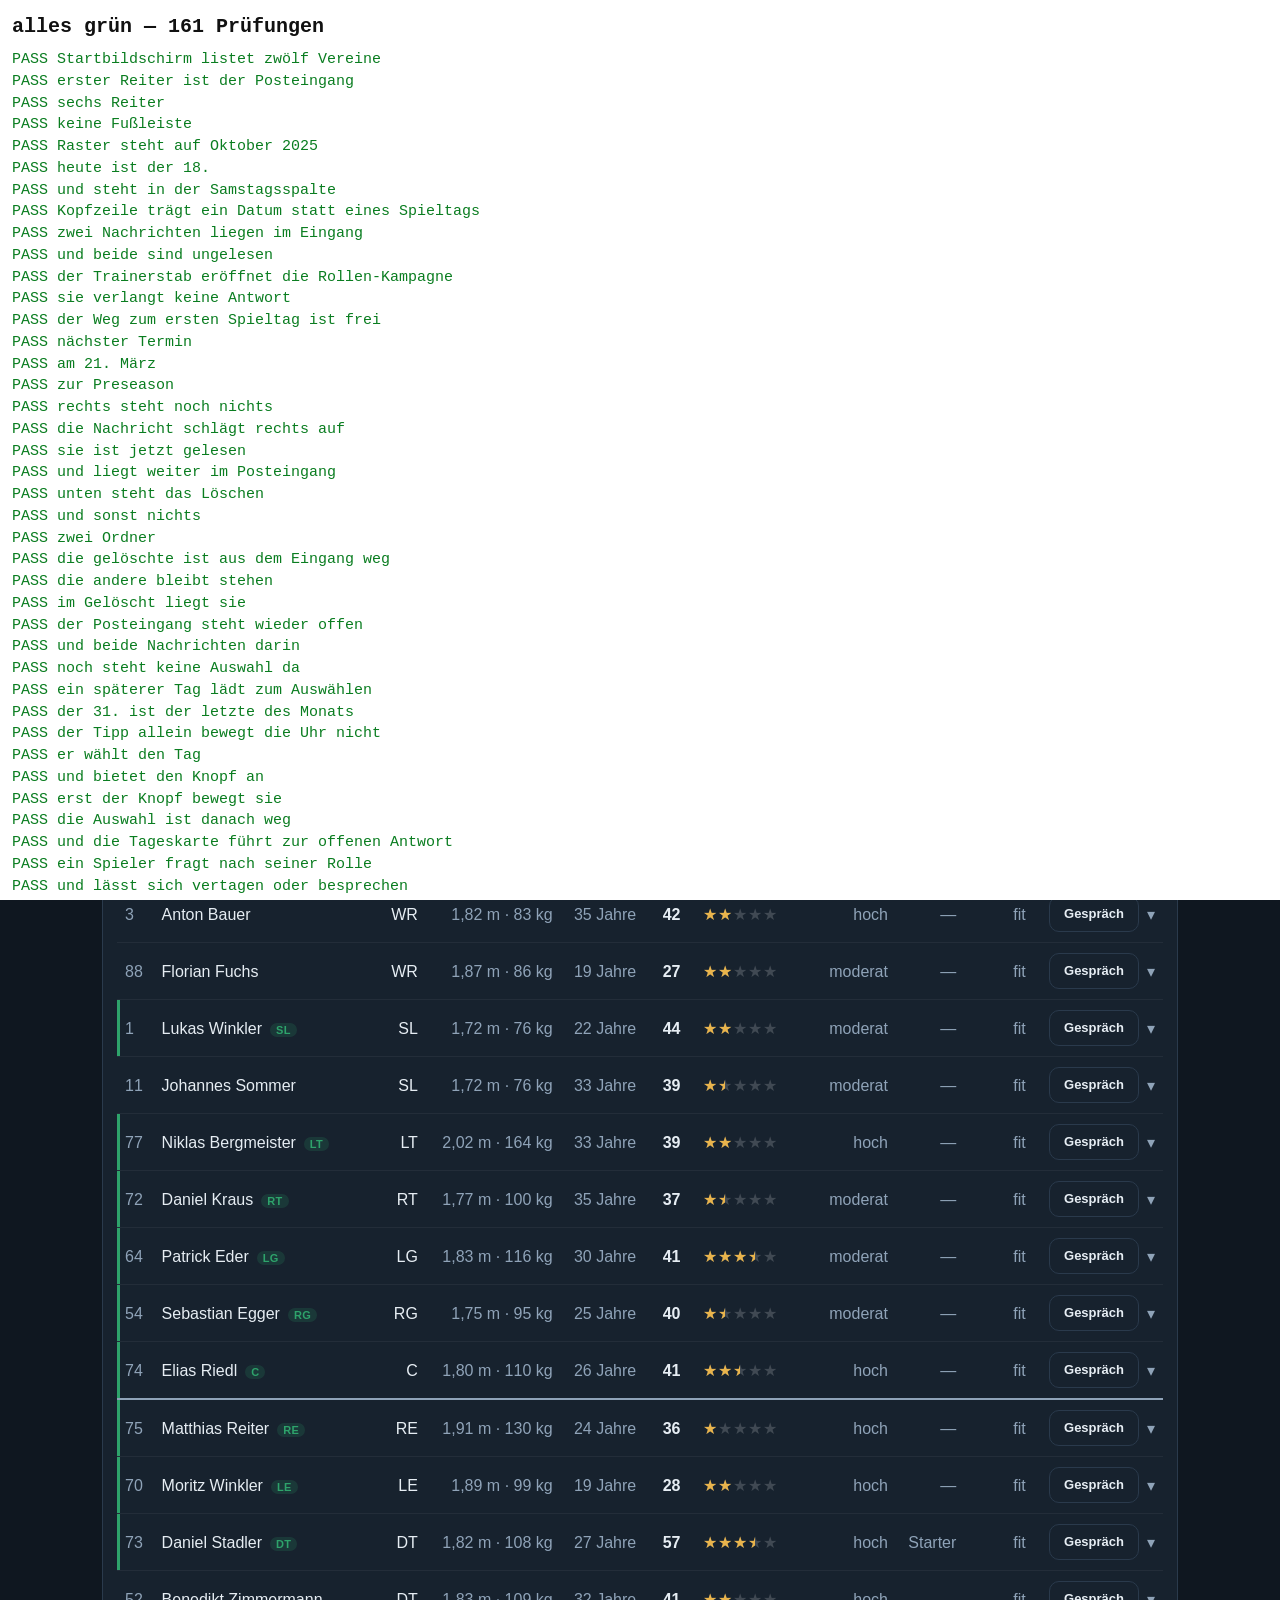
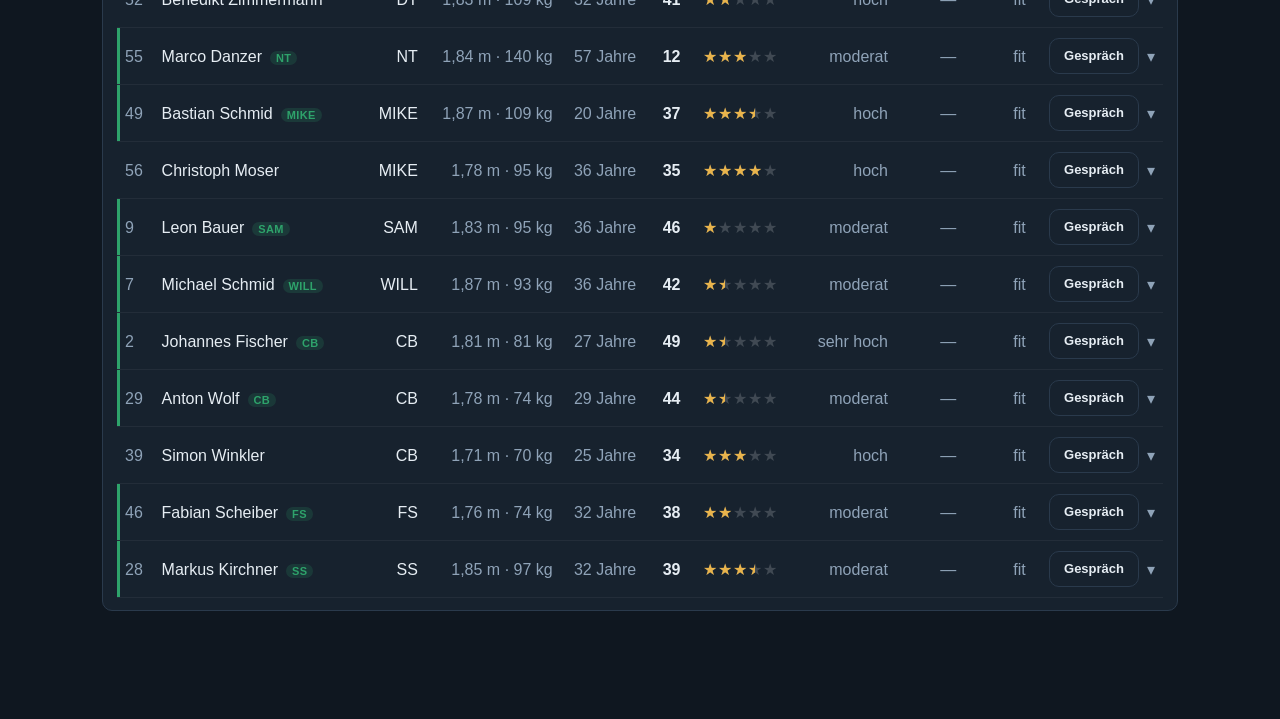
==== commit 3bbfe74f: "Jeder im Roster hatte zweieinhalb Sterne, weil Talent nur die Stärke war Das Feld `talent` war eine " ====
--- a/tests/smoke/karriere.html
+++ b/tests/smoke/karriere.html
@@ -460,7 +460,10 @@
   // das über den Reiterwechsel hinweg. Ein Tipp schlösse sie wieder.
   if (alle('tr.wertezeile').length === 0) q('tr.spielerzeile').click();
   enthaelt('und unter den Werten die versteckten', txt('tr.wertezeile .versteckt'), 'Commitment');
-  enthaelt('samt Talent', txt('tr.wertezeile .versteckt'), 'Talent');
+  enthaelt('samt der Waage aus dem Lebenslauf', txt('tr.wertezeile .versteckt'), 'Druck');
+  // Das Talent steht **nicht** mehr dabei: seit es in halben Sternen am Mann
+  // steht, zeigt die Spalte es vollständig, und es gibt nichts zu enthüllen.
+  pruefe('und nicht mehr das Talent', !txt('tr.wertezeile .versteckt').includes('Talent'));
   reiterKnopf('Posteingang').click();
   q('.codezeile button').click();
   gleich('der Modus lässt sich beenden', alle('.codezeile input').length, 1);
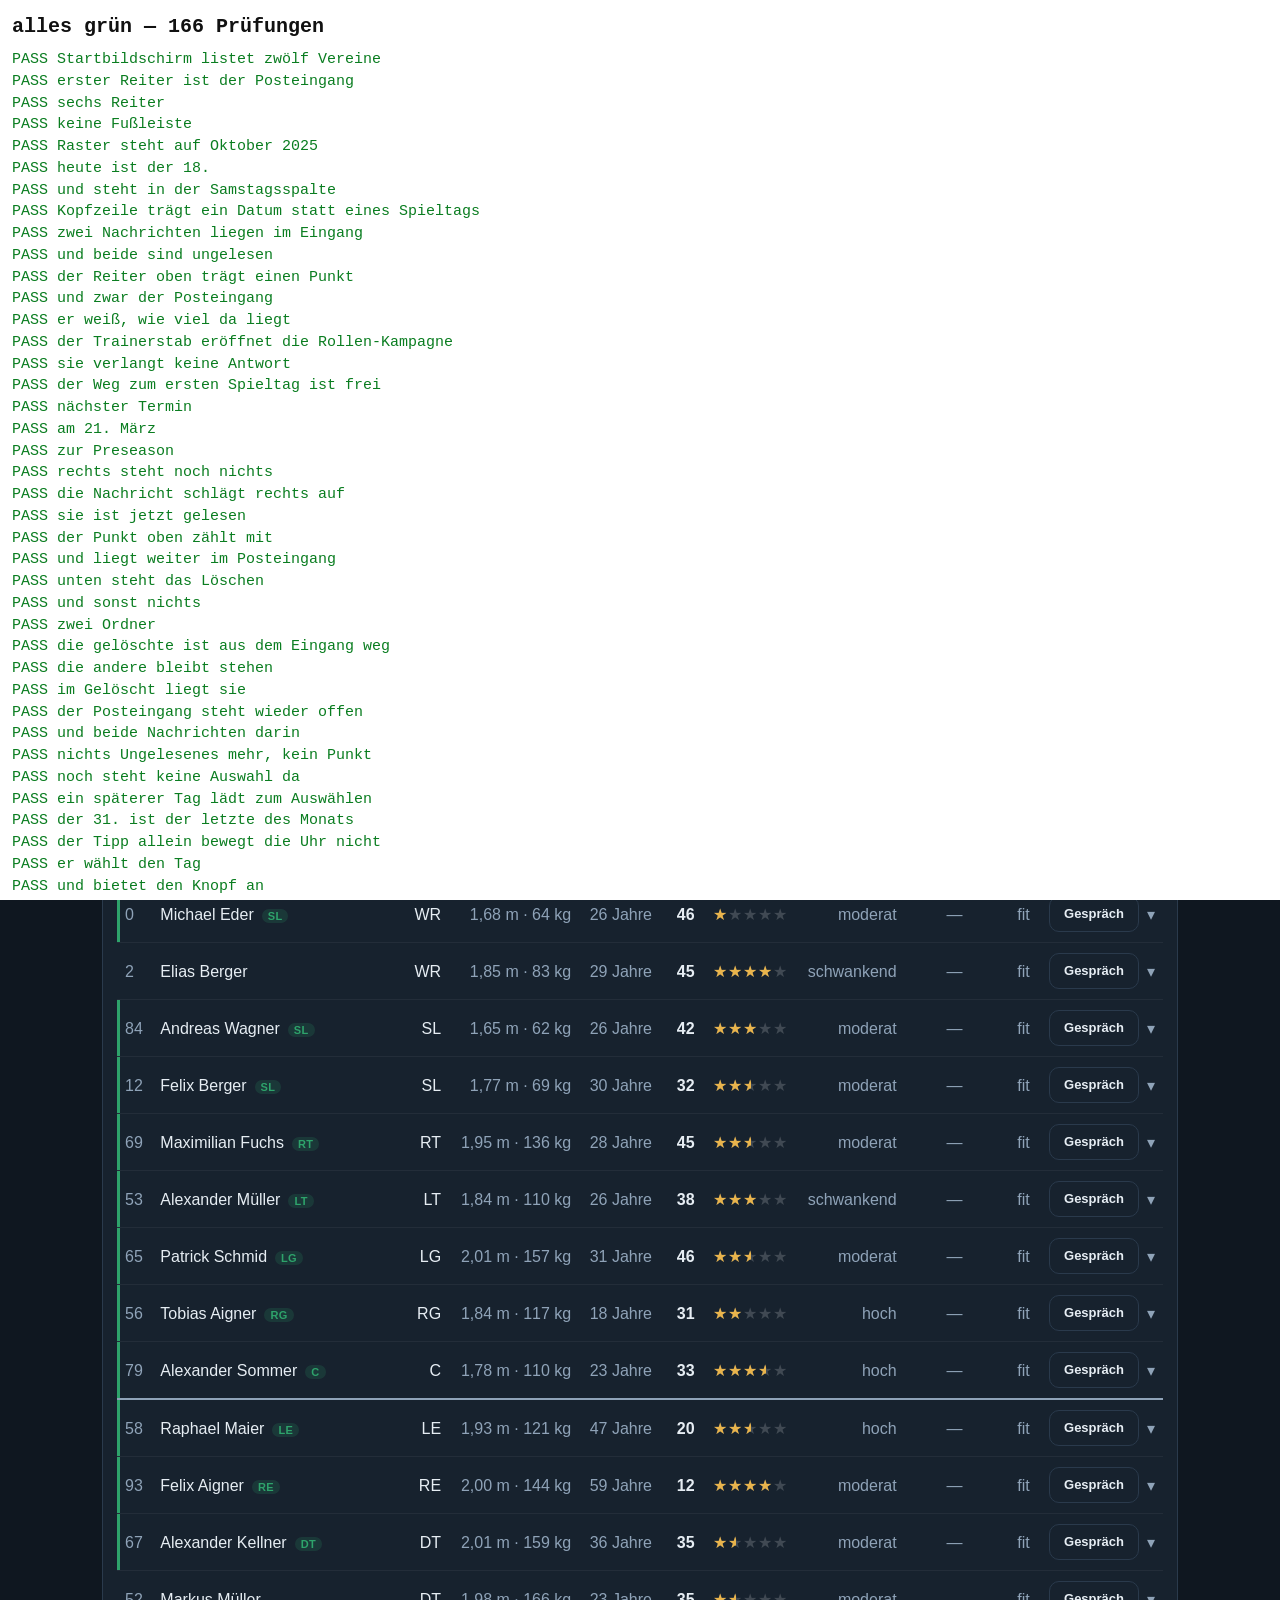
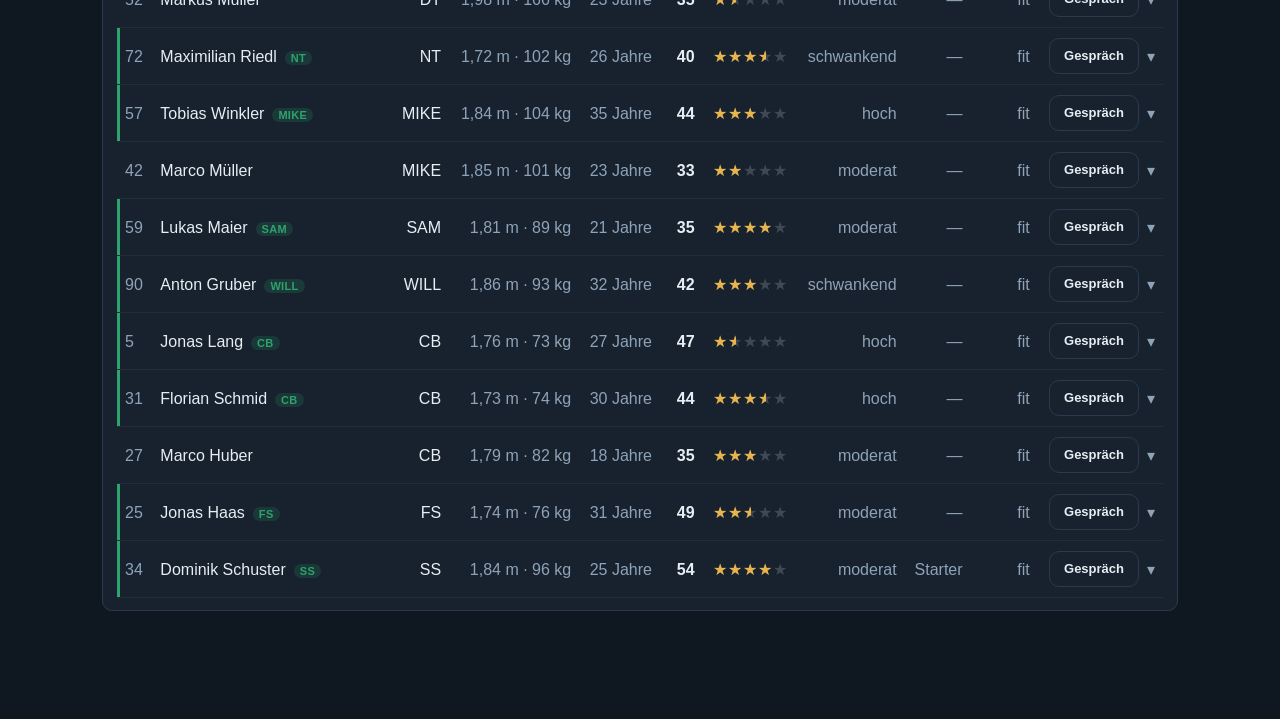
==== commit dd7712fd: "Ungelesene Nachrichten werden nun oben im Posteingang-Reiter angezeigt Wie viel Post ungelesen war, " ====
--- a/tests/smoke/karriere.html
+++ b/tests/smoke/karriere.html
@@ -70,6 +70,14 @@
   // einzelnen Anfragen kommen erst ab der nächsten Woche.
   gleich('zwei Nachrichten liegen im Eingang', alle('.postzeile').length, 2);
   gleich('und beide sind ungelesen', alle('.postzeile.neu').length, 2);
+  // Der Punkt oben am Reiter ist der einzige Hinweis, den man von den anderen
+  // Ansichten aus sieht. Er zählt nicht sichtbar mit — die Zahl steht am
+  // Ordnerknopf —, aber sein Titel tut es, und daran ist er zu prüfen.
+  const punkte = () => alle('.reiter .reiterpunkt').length;
+  gleich('der Reiter oben trägt einen Punkt', punkte(), 1);
+  gleich('und zwar der Posteingang',
+    q('.reiterpunkt').closest('button').textContent, 'Posteingang');
+  gleich('er weiß, wie viel da liegt', q('.reiterpunkt').title, '2 ungelesen');
   pruefe('der Trainerstab eröffnet die Rollen-Kampagne', !!zeileMit('woran sie ist'),
     alle('.postbetreff').map((e) => e.textContent).join(' | '));
   gleich('sie verlangt keine Antwort', alle('.postzeichen.antwort').length, 0);
@@ -85,6 +93,7 @@
   zeileMit('Willkommen bei').click();
   enthaelt('die Nachricht schlägt rechts auf', txt('.postlese'), 'Willkommen bei');
   gleich('sie ist jetzt gelesen', alle('.postzeile.neu').length, 1);
+  gleich('der Punkt oben zählt mit', q('.reiterpunkt').title, '1 ungelesen');
   gleich('und liegt weiter im Posteingang', alle('.postzeile').length, 2);
   pruefe('unten steht das Löschen', leseKnoepfe().includes('Löschen'), leseKnoepfe().join(' | '));
   gleich('und sonst nichts', leseKnoepfe().length, 1);
@@ -101,6 +110,8 @@
   gleich('der Posteingang steht wieder offen',
     txt('.postordner-knopf.aktiv .postordner-name'), 'Posteingang');
   gleich('und beide Nachrichten darin', alle('.postzeile').length, 2);
+  zeileMit('woran sie ist').click();
+  gleich('nichts Ungelesenes mehr, kein Punkt', punkte(), 0);
 
   // 5 — Ein Tipp im Raster wählt nur aus; simuliert wird auf Knopfdruck
   gleich('noch steht keine Auswahl da', alle('.kalauswahl').length, 0);
--- a/app.css
+++ b/app.css
@@ -106,6 +106,21 @@
   color: #fff;
 }
 
+/* Der Punkt für ungelesene Post. Er sitzt hinter der Beschriftung und nicht
+   als Aufkleber in der Ecke: der Reiter darf beim Auftauchen des Punktes nicht
+   die Höhe ändern, sonst springt die ganze Leiste unter dem Finger. Auf dem
+   aufgeschlagenen Reiter wird er weiß — der Akzent steht dort schon als
+   Hintergrund und wäre auf sich selbst unsichtbar. */
+.reiterpunkt {
+  display: inline-block;
+  width: 8px; height: 8px;
+  margin-left: 7px;
+  vertical-align: 1px;
+  border-radius: 999px;
+  background: var(--akzent-hell);
+}
+.reiter button[aria-selected='true'] .reiterpunkt { background: #fff; }
+
 /* --- Karten und Tabellen ------------------------------------------------- */
 
 .karte {
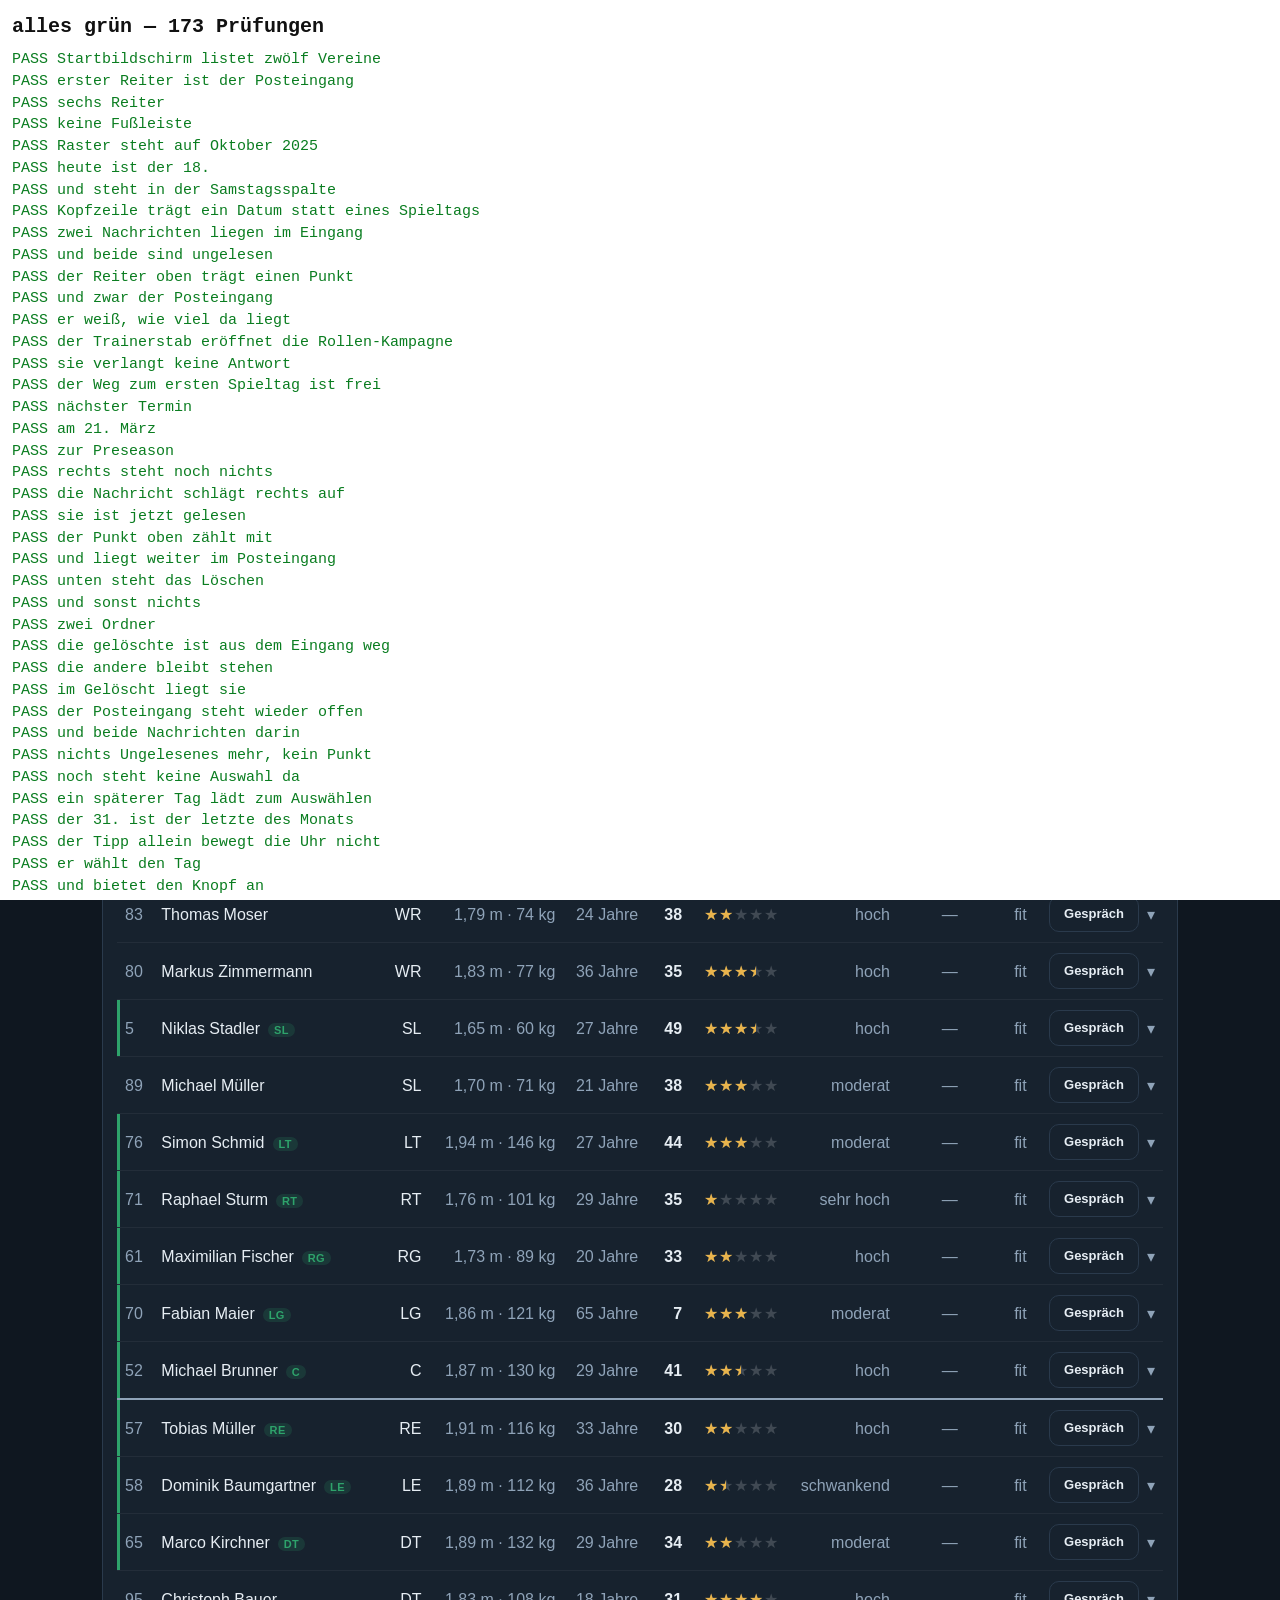
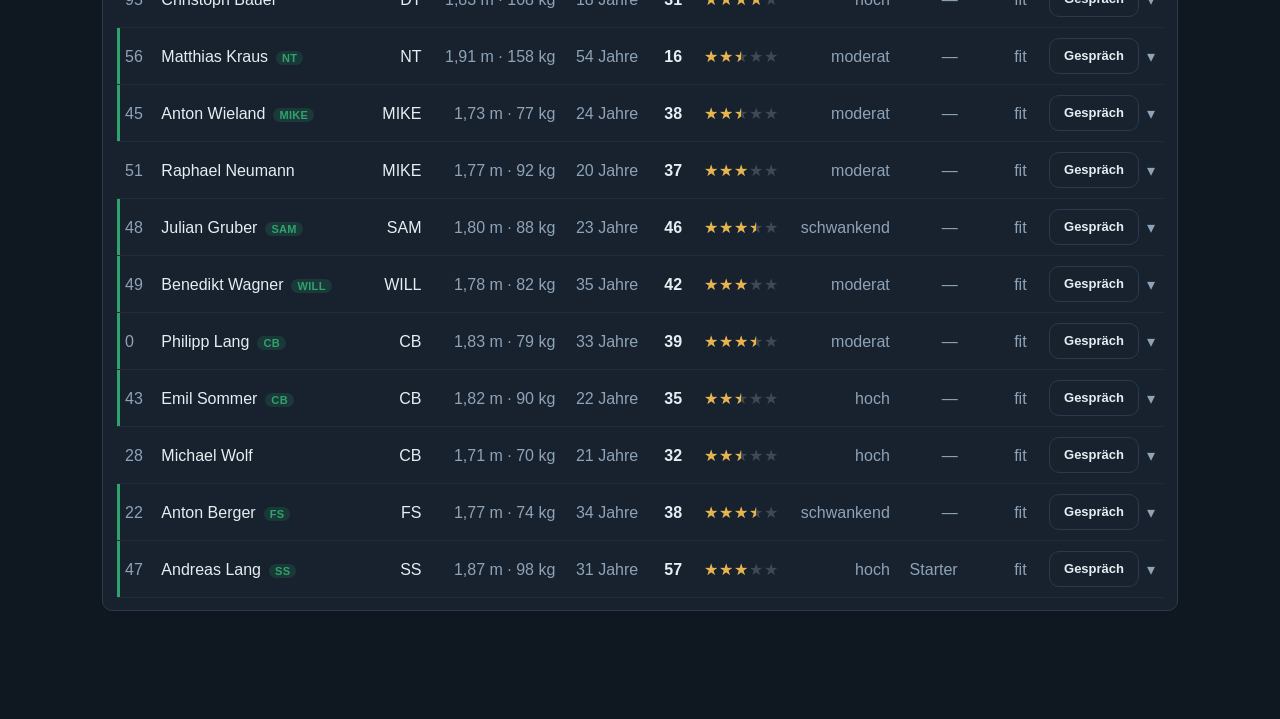
==== commit 12dbbad8: "Jeder Spieler stand, wo der Kader ihn brauchte, und niemand hat je gefragt Ein Spieler in diesem Spi" ====
--- a/tests/smoke/karriere.html
+++ b/tests/smoke/karriere.html
@@ -178,7 +178,7 @@
   const katKnopf = (name) =>
     alle('.gespraech-kategorie').find((b) => b.textContent.startsWith(name));
   gleich('fünf Kategorien stehen da', alle('.gespraech-kategorie').length, 5);
-  pruefe('die ungebauten sind gesperrt', katKnopf('Wunsch anhören').disabled,
+  pruefe('die ungebauten sind gesperrt', katKnopf('Überzeugen').disabled,
     alle('.gespraech-kategorie').filter((b) => b.disabled).length);
 
   katKnopf('Über persönliche Themen').click();
@@ -194,6 +194,31 @@
     !txt('.gespraech').includes('Bisher:'), txt('.gespraech'));
   q('.fragenknoepfe button').click();
   gleich('das Blatt ist zu', alle('.frageschirm').length, 0);
+
+  // 5d — Wunsch anhören: die Kategorie, die nur informiert. Was sie zutage
+  // fördert, hängt am Kader und ist hier nicht festzunageln; festnageln lässt
+  // sich, dass sie fragt, bevor sie einen Termin verbraucht, und dass danach
+  // eine Antwort dasteht.
+  q('.spielerzeile button').click();
+  katKnopf('Wunsch anhören').click();
+  enthaelt('auch hier wird erst gefragt', txt('.gespraech'), 'Hast du etwas auf dem Herzen');
+  enthaelt('und gesagt, dass es einen Termin kostet', txt('.gespraech'), 'Kostet einen Termin');
+  const fragKnopf = alle('.fragenknoepfe button').find((b) => b.textContent === 'Nachfragen');
+  pruefe('mit einem Knopf dafür', !!fragKnopf,
+    alle('.fragenknoepfe button').map((b) => b.textContent).join(' | '));
+
+  fragKnopf.click();
+  gleich('danach steht seine Antwort da', alle('.gespraech-reaktion').length, 1);
+  q('.fragenknoepfe button').click();
+  gleich('das Blatt ist wieder zu', alle('.frageschirm').length, 0);
+
+  // Der dritte Termin ist damit weg: das Kontingent gilt über alle Kategorien.
+  q('.spielerzeile button').click();
+  enthaelt('die Woche ist aufgebraucht', txt('.gespraech'), 'kein Gespräch mehr drin');
+  pruefe('und keine Kategorie ist mehr anzutippen',
+    alle('.gespraech-kategorie').every((b) => b.disabled),
+    alle('.gespraech-kategorie').filter((b) => !b.disabled).length);
+  q('.fragenknoepfe button').click();
 
   alle('.reiter button').find((b) => b.textContent === 'Posteingang').click();
 
--- a/app.css
+++ b/app.css
@@ -743,6 +743,11 @@
 .gespraech-kategorie.aktuell { border-color: var(--akzent); }
 .gespraech-reaktion { margin-bottom: 10px; }
 
+/* Der ausgesprochene Wunsch: derselbe Abstand wie die Reaktion, aber
+   hervorgehoben — er ist der Satz, wegen dem der Termin draufging, und er
+   steht zwischen zwei Absätzen in Grau. */
+.gespraech-wunsch { margin-bottom: 4px; font-weight: 600; }
+
 /* --- Sterne ---------------------------------------------------------------
    Zwei Reihen übereinander: die gefüllte wird beschnitten. So sitzt der halbe
    Stern exakt in der Mitte, ohne ein Halbstern-Zeichen, das viele Schriften
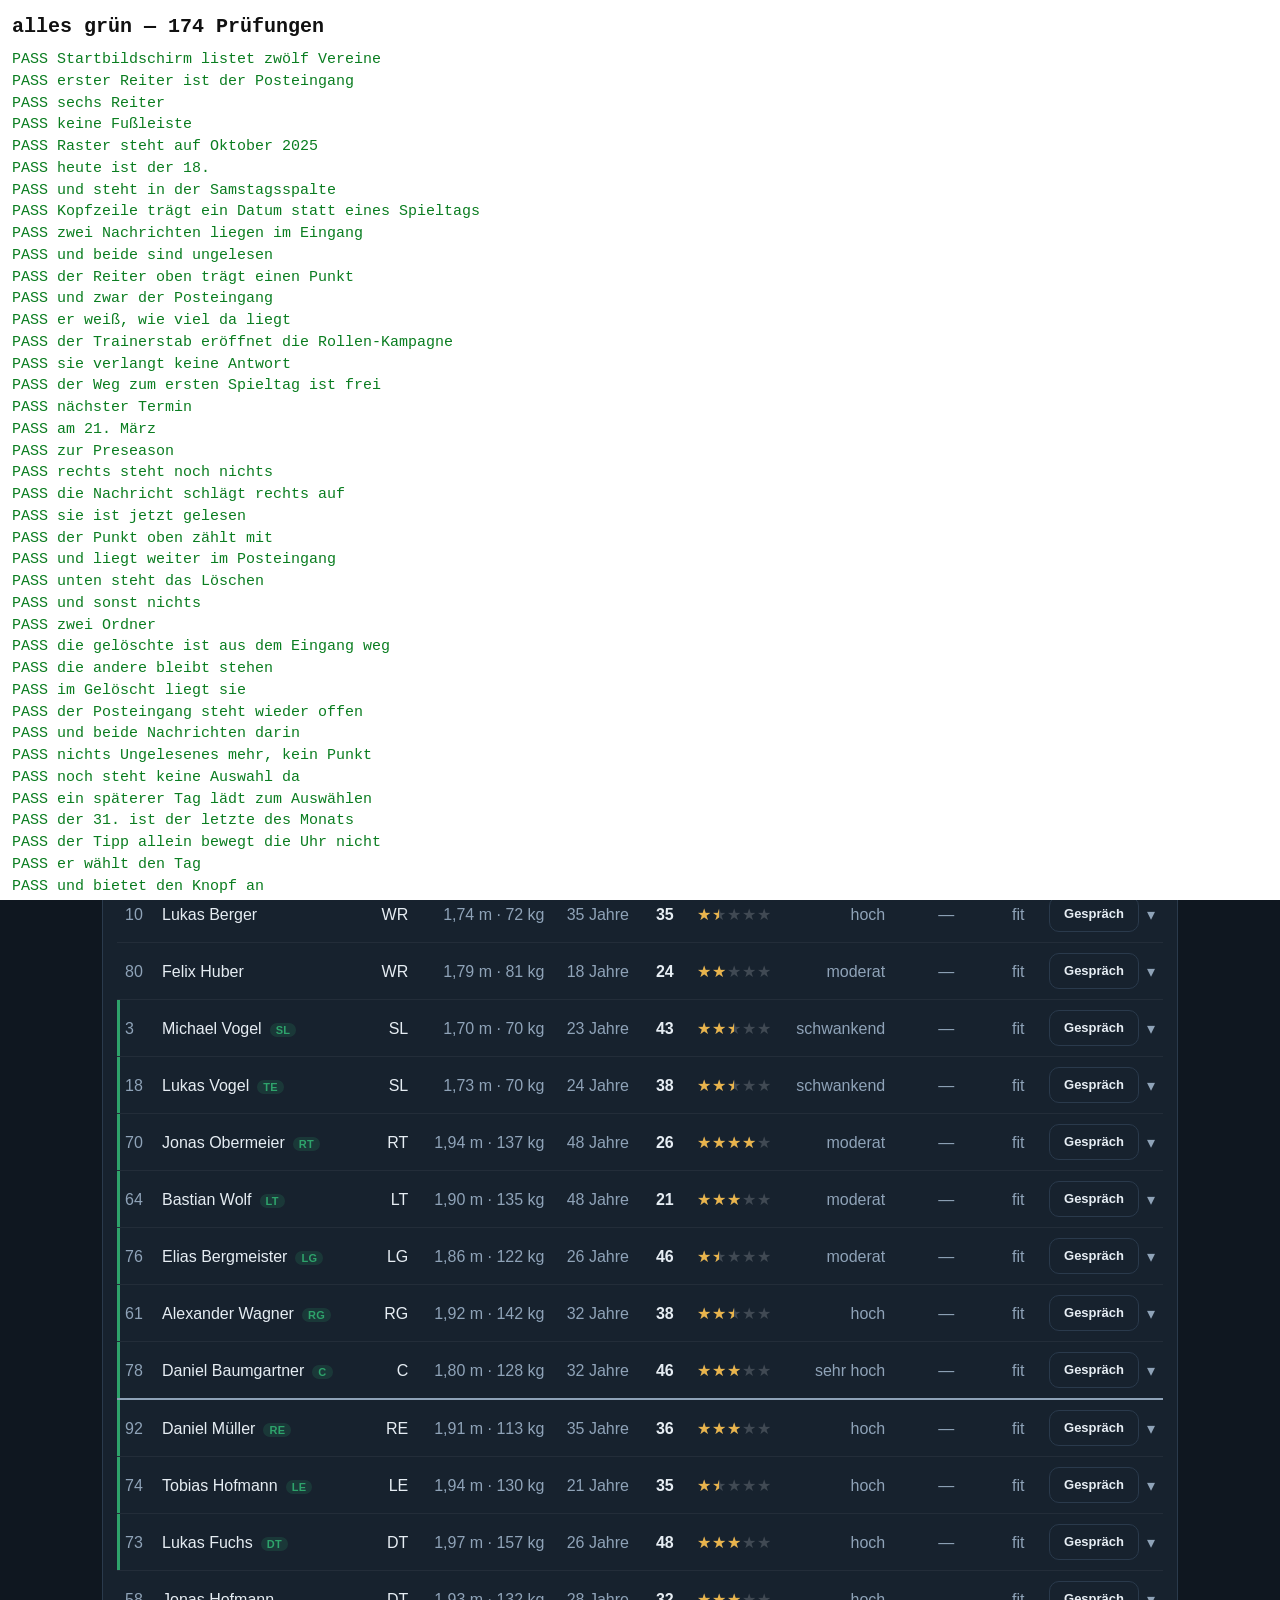
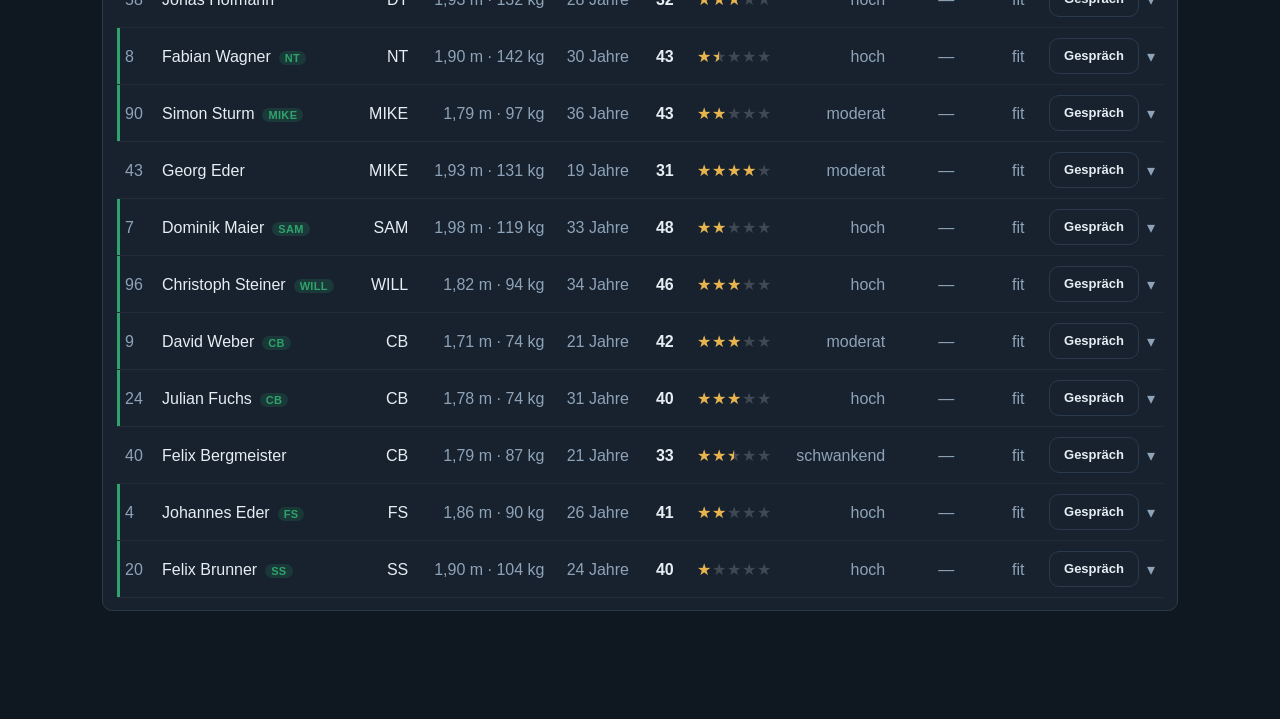
==== commit 932ad505: "Ein Spieler hat noch nie Nein gesagt, und zwei Felder warteten auf ihren Schreiber „Überzeugen" war " ====
--- a/tests/smoke/karriere.html
+++ b/tests/smoke/karriere.html
@@ -177,8 +177,12 @@
   q('.spielerzeile button').click();
   const katKnopf = (name) =>
     alle('.gespraech-kategorie').find((b) => b.textContent.startsWith(name));
-  gleich('fünf Kategorien stehen da', alle('.gespraech-kategorie').length, 5);
-  pruefe('die ungebauten sind gesperrt', katKnopf('Überzeugen').disabled,
+  // Vier, nicht fünf: „Überzeugen" steht nur da, wo sich einer sperrt, und in
+  // Woche eins hat noch niemand einen Grund dazu.
+  gleich('vier Kategorien stehen da', alle('.gespraech-kategorie').length, 4);
+  pruefe('ohne die, für die es keinen Anlass gibt', !katKnopf('Überzeugen'),
+    alle('.gespraech-kategorie').map((b) => b.textContent).join(' | '));
+  pruefe('die ungebaute ist gesperrt', katKnopf('Nach der Lebenslage').disabled,
     alle('.gespraech-kategorie').filter((b) => b.disabled).length);
 
   katKnopf('Über persönliche Themen').click();
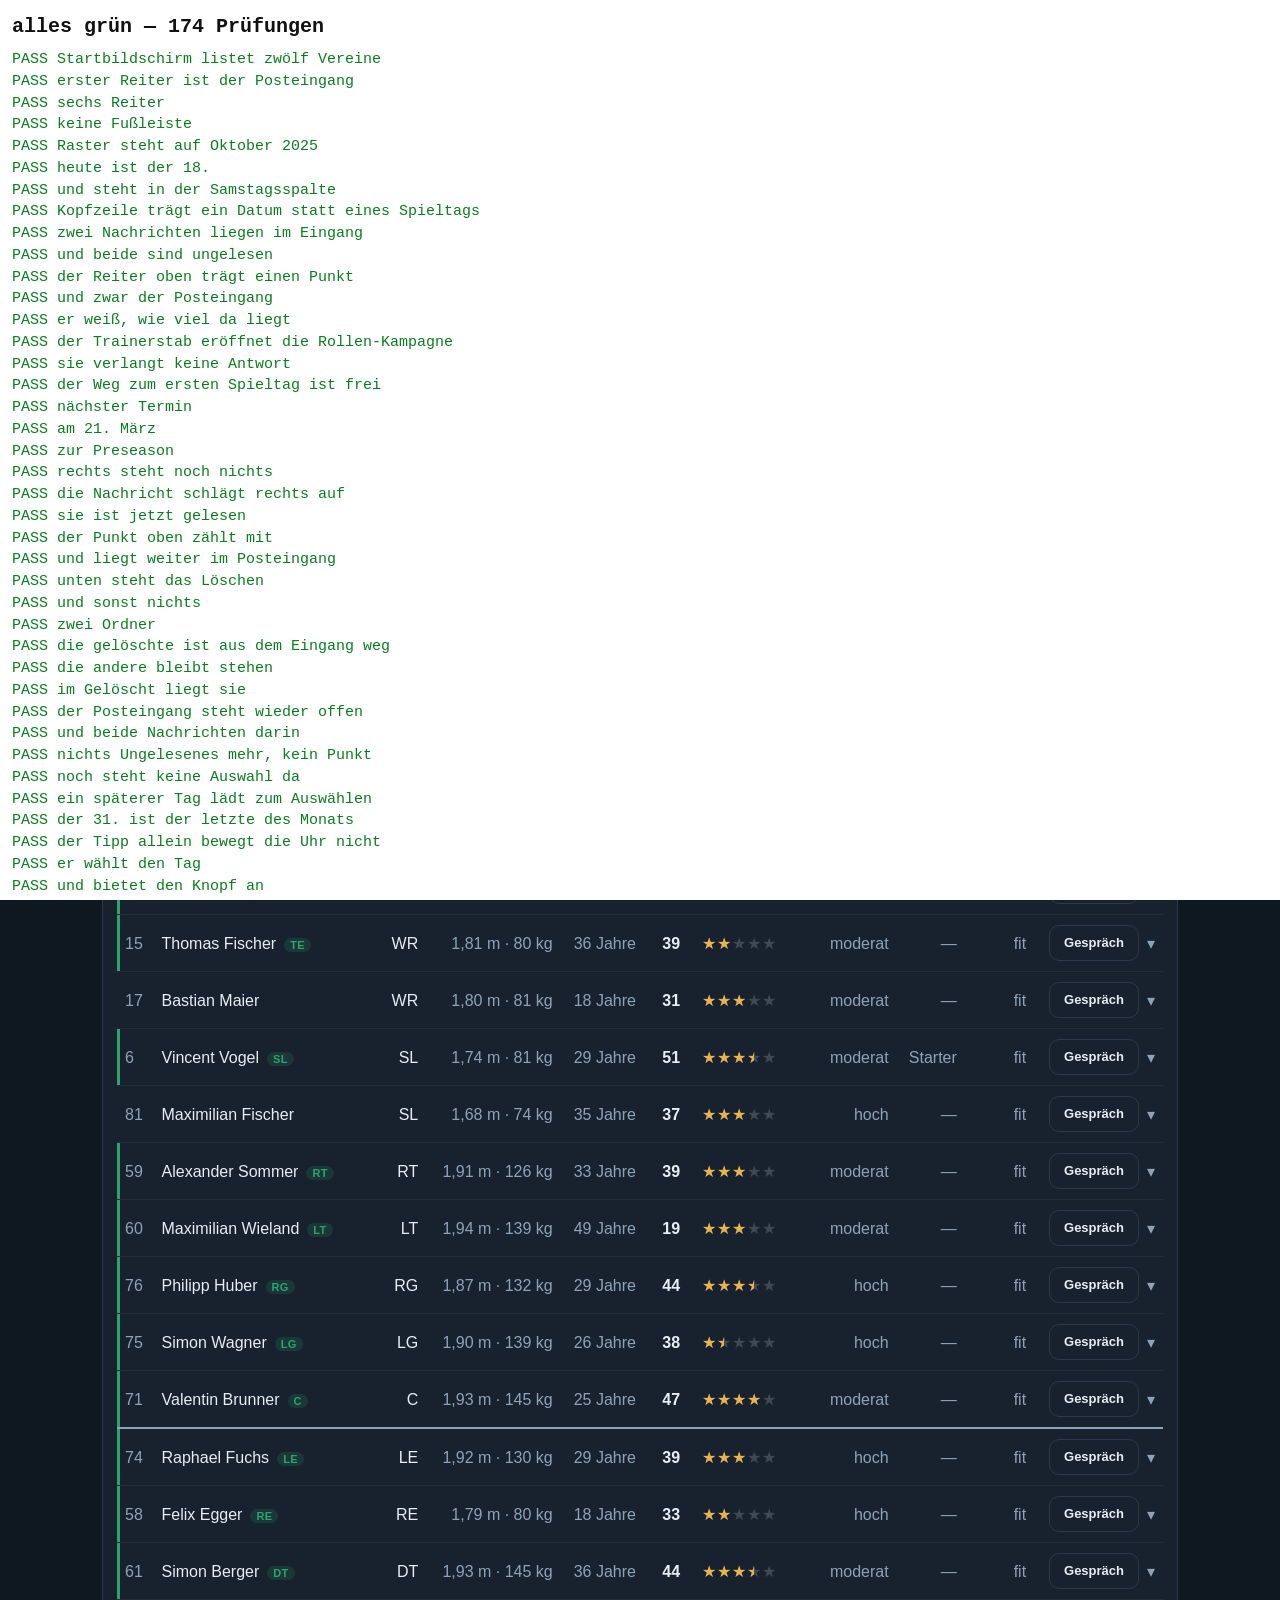
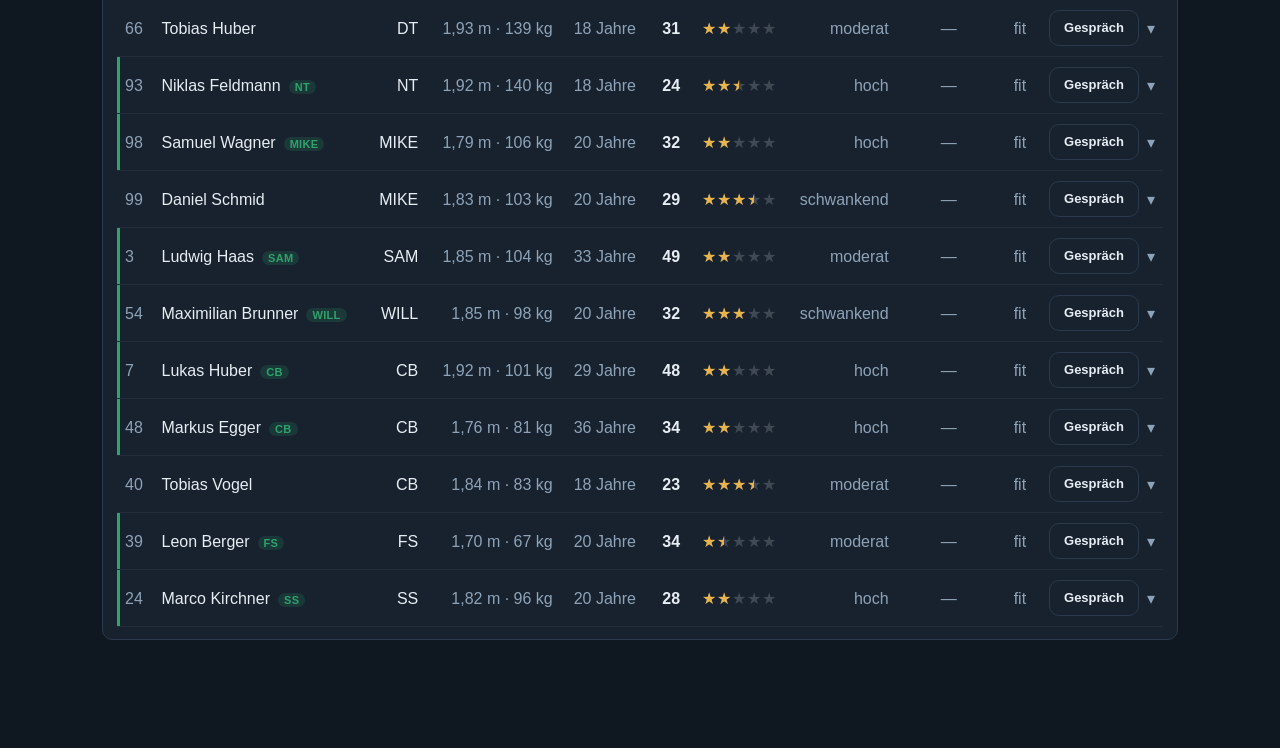
==== commit 8296b042: "Der Plan in der Akte war die Wahrheit, und niemand hatte je etwas zu erfahren Jeder Mensch im Verein" ====
--- a/tests/smoke/karriere.html
+++ b/tests/smoke/karriere.html
@@ -182,8 +182,10 @@
   gleich('vier Kategorien stehen da', alle('.gespraech-kategorie').length, 4);
   pruefe('ohne die, für die es keinen Anlass gibt', !katKnopf('Überzeugen'),
     alle('.gespraech-kategorie').map((b) => b.textContent).join(' | '));
-  pruefe('die ungebaute ist gesperrt', katKnopf('Nach der Lebenslage').disabled,
-    alle('.gespraech-kategorie').filter((b) => b.disabled).length);
+  // Seit der letzten Kategorie ist keine mehr gesperrt: solange eine fehlte,
+  // stand sie mit totem Knopf und dem Hinweis „kommt noch" in der Liste.
+  gleich('und keine ist mehr gesperrt',
+    alle('.gespraech-kategorie').filter((b) => b.disabled).length, 0);
 
   katKnopf('Über persönliche Themen').click();
   enthaelt('erst wird gefragt, bevor der Termin draufgeht',
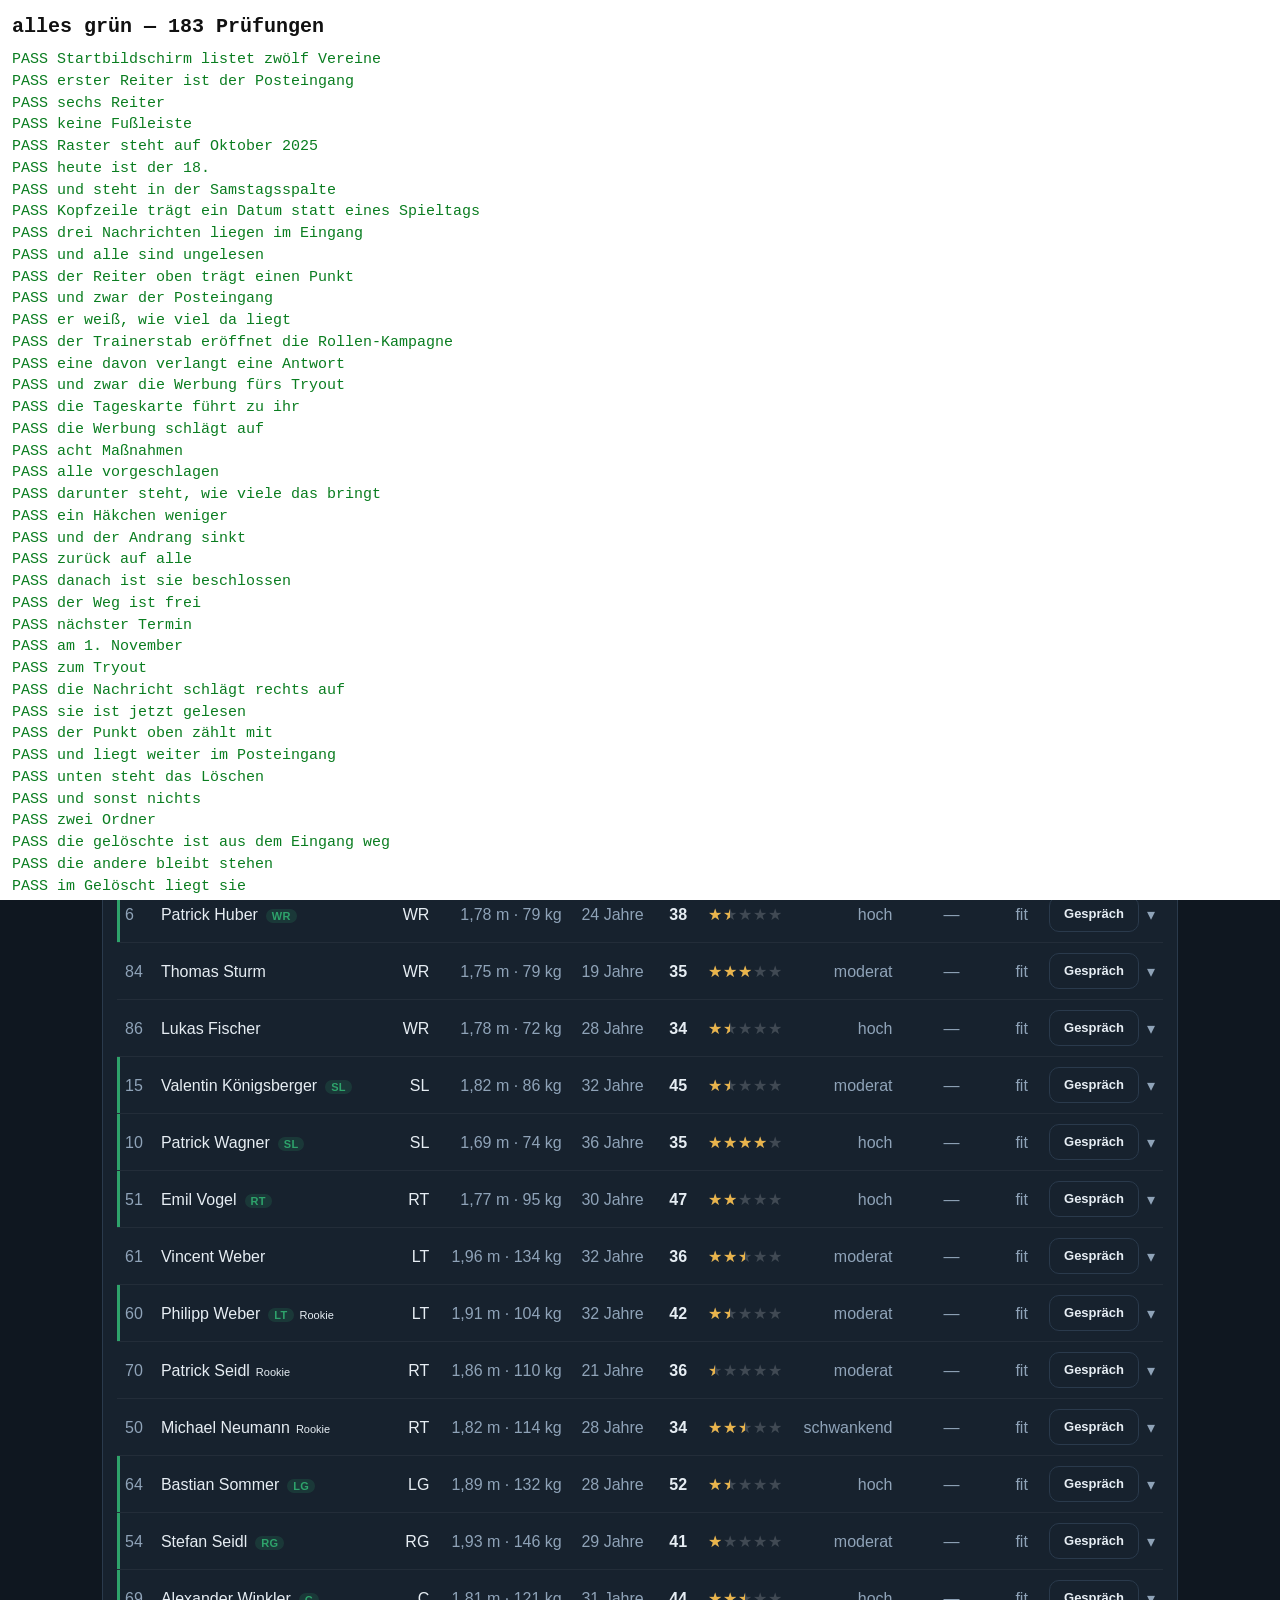
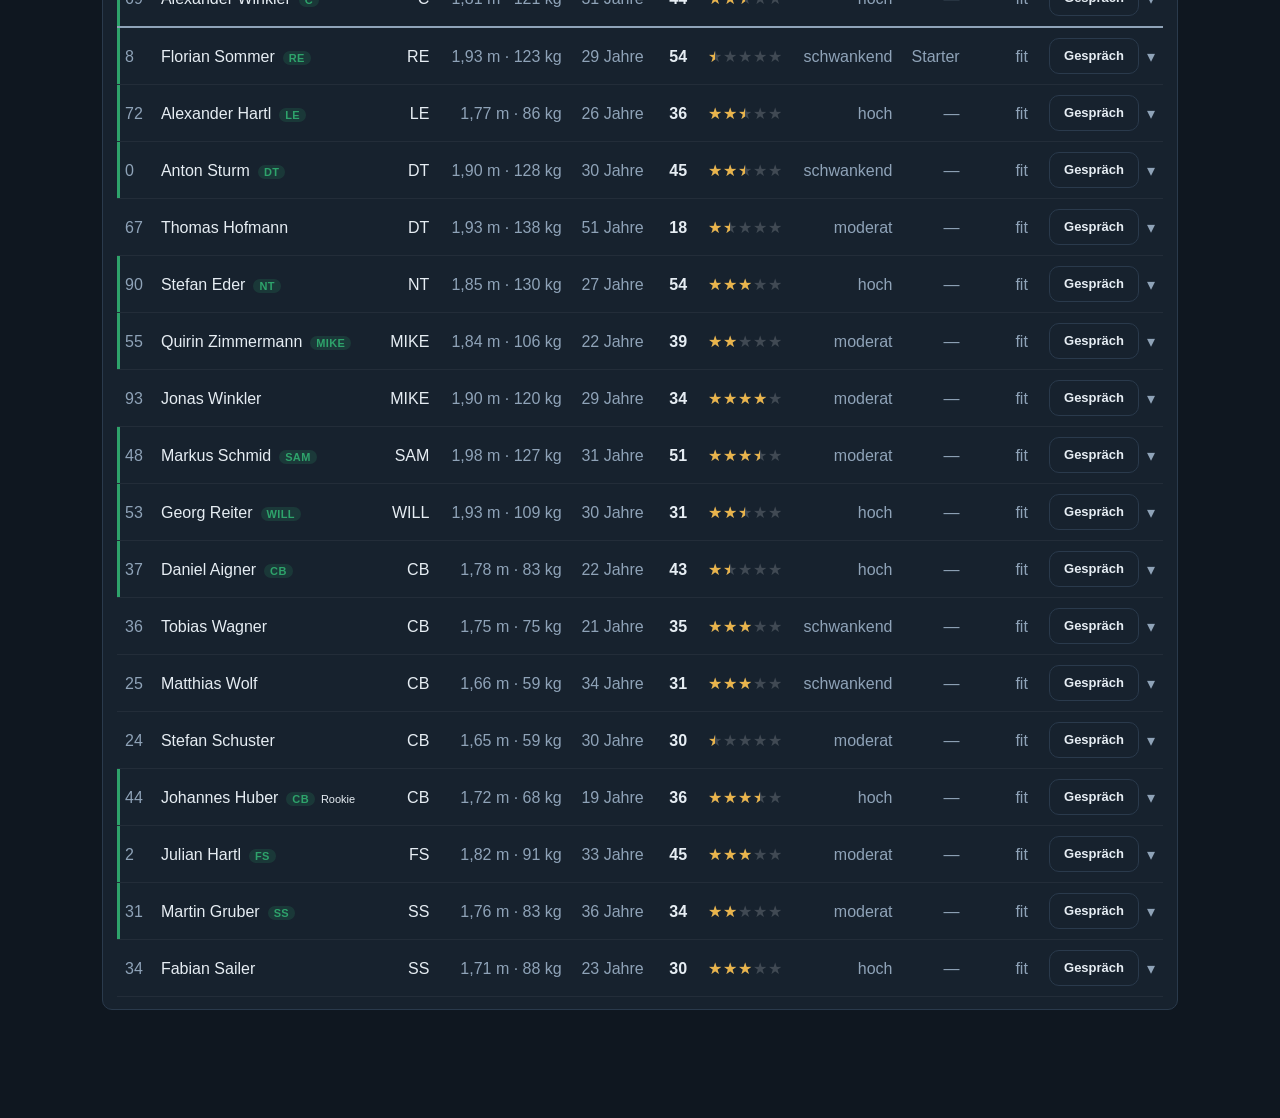
==== commit 3f42821b: "Der eigene Verein bekam seine Rookies geschenkt, und wer ging, sagte vorher kein Wort Bis jetzt erse" ====
--- a/tests/smoke/karriere.html
+++ b/tests/smoke/karriere.html
@@ -24,22 +24,24 @@
 const zeileMit = (text) => alle('.postzeile').find((z) => z.textContent.includes(text));
 
 /**
- * Durch die Rollen-Kampagne hindurch bis zu einem Datum.
+ * Durch die Rollen-Kampagne und die Tryouts hindurch bis zu einem Datum.
  *
  * Seit der Kampagne ist die Offseason nicht mehr leer: an jedem Wochenanfang
- * fragt jemand nach seiner Rolle, und jede Anfrage hält den Kalender an. Wer
- * nur durch den Kalender will, tippt auf „Später" — genau das tut dieser
- * Helfer, Woche für Woche.
+ * fragt jemand nach seiner Rolle, und jede Anfrage hält den Kalender an. Dazu
+ * kommen die Stationen der Tryouts. Wer nur durch den Kalender will, tippt
+ * auf die Antwort, die nichts entscheidet — „Später", „Tryout beenden",
+ * „Positionen übernehmen", „So machen wir es".
  */
+const DURCHWINKEN = ['Später', 'So machen wir es', 'Tryout beenden', 'Positionen übernehmen'];
 function weiterBis(datum) {
-  for (let i = 0; i < 90 && txt('.kopf-datum') !== datum; i++) {
+  for (let i = 0; i < 120 && txt('.kopf-datum') !== datum; i++) {
     const k = q('.tageskarte button.haupt');
     if (!k) break;
     if (k.textContent.trim() !== 'Zur Nachricht ›') { k.click(); continue; }
     k.click();
-    const spaeter = leseKnopf('Später');
-    if (!spaeter) break;
-    spaeter.click();
+    const antwort = DURCHWINKEN.map(leseKnopf).find((b) => b);
+    if (!antwort) break;
+    antwort.click();
   }
 }
 
@@ -67,9 +69,10 @@
 
   // 3 — Der Vorstand meldet sich und der Trainerstab dazu, aufhalten tut
   // keiner von beiden. Die Erinnerung eröffnet die Rollen-Kampagne; die
-  // einzelnen Anfragen kommen erst ab der nächsten Woche.
-  gleich('zwei Nachrichten liegen im Eingang', alle('.postzeile').length, 2);
-  gleich('und beide sind ungelesen', alle('.postzeile.neu').length, 2);
+  // einzelnen Anfragen kommen erst ab der nächsten Woche. Was an Tag 1 hält,
+  // ist die Frage nach der Werbung fürs erste Tryout.
+  gleich('drei Nachrichten liegen im Eingang', alle('.postzeile').length, 3);
+  gleich('und alle sind ungelesen', alle('.postzeile.neu').length, 3);
   // Der Punkt oben am Reiter ist der einzige Hinweis, den man von den anderen
   // Ansichten aus sieht. Er zählt nicht sichtbar mit — die Zahl steht am
   // Ordnerknopf —, aber sein Titel tut es, und daran ist er zu prüfen.
@@ -77,31 +80,53 @@
   gleich('der Reiter oben trägt einen Punkt', punkte(), 1);
   gleich('und zwar der Posteingang',
     q('.reiterpunkt').closest('button').textContent, 'Posteingang');
-  gleich('er weiß, wie viel da liegt', q('.reiterpunkt').title, '2 ungelesen');
+  gleich('er weiß, wie viel da liegt', q('.reiterpunkt').title, '3 ungelesen');
   pruefe('der Trainerstab eröffnet die Rollen-Kampagne', !!zeileMit('woran sie ist'),
     alle('.postbetreff').map((e) => e.textContent).join(' | '));
-  gleich('sie verlangt keine Antwort', alle('.postzeichen.antwort').length, 0);
-  gleich('der Weg zum ersten Spieltag ist frei', knopf(), 'Bis dahin');
+  gleich('eine davon verlangt eine Antwort', alle('.postzeichen.antwort').length, 1);
+  pruefe('und zwar die Werbung fürs Tryout', !!zeileMit('Wo werben wir?'),
+    alle('.postbetreff').map((e) => e.textContent).join(' | '));
+  gleich('die Tageskarte führt zu ihr', knopf(), 'Zur Nachricht ›');
+
+  // 3a — Die Werbung: Häkchen, der Andrang, und der Knopf, der sie beschließt
+  q('.tageskarte button.haupt').click();
+  enthaelt('die Werbung schlägt auf', txt('.postlese h3'), 'Wo werben wir?');
+  const haekchen = () => alle('.werbungzeile input');
+  gleich('acht Maßnahmen', haekchen().length, 8);
+  gleich('alle vorgeschlagen', haekchen().filter((h) => h.checked).length, 8);
+  const andrang = () => alle('.tryoutteil p').map((p) => p.textContent)
+    .find((t) => t.startsWith('Erwarteter Andrang')) || '';
+  const vollerAndrang = andrang();
+  enthaelt('darunter steht, wie viele das bringt', vollerAndrang, 'Erwarteter Andrang');
+  const hochschule = alle('.werbungzeile').find((z) => z.textContent.includes('Hochschulinfotag'));
+  hochschule.querySelector('input').click();
+  gleich('ein Häkchen weniger', haekchen().filter((h) => h.checked).length, 7);
+  pruefe('und der Andrang sinkt', andrang() !== vollerAndrang, `${vollerAndrang} → ${andrang()}`);
+  alle('.werbungzeile').find((z) => z.textContent.includes('Hochschulinfotag'))
+    .querySelector('input').click();
+  gleich('zurück auf alle', haekchen().filter((h) => h.checked).length, 8);
+  leseKnopf('So machen wir es').click();
+  pruefe('danach ist sie beschlossen', haekchen().every((h) => h.disabled));
+  gleich('der Weg ist frei', knopf(), 'Bis dahin');
   enthaelt('nächster Termin', tageskarte(), 'Nächster Termin');
-  // Der nächste Zwangsstopp ist nicht der erste Spieltag, sondern der Beginn
-  // der Preseason vier Wochen davor — die Offseason endet mit einem Halt.
-  enthaelt('am 21. März', tageskarte(), 'Sa 21. Mär');
-  enthaelt('zur Preseason', tageskarte(), 'Preseason');
+  // Der nächste Zwangsstopp ist das Tryout am ersten Novembersamstag — es steht
+  // auch im Raster.
+  enthaelt('am 1. November', tageskarte(), 'Sa 1. Nov');
+  enthaelt('zum Tryout', tageskarte(), 'Tryout');
 
   // Lesen heißt lesen: die Nachricht schlägt rechts auf und bleibt links stehen.
-  enthaelt('rechts steht noch nichts', txt('.postlese'), 'Wähle eine Nachricht');
   zeileMit('Willkommen bei').click();
   enthaelt('die Nachricht schlägt rechts auf', txt('.postlese'), 'Willkommen bei');
   gleich('sie ist jetzt gelesen', alle('.postzeile.neu').length, 1);
   gleich('der Punkt oben zählt mit', q('.reiterpunkt').title, '1 ungelesen');
-  gleich('und liegt weiter im Posteingang', alle('.postzeile').length, 2);
+  gleich('und liegt weiter im Posteingang', alle('.postzeile').length, 3);
   pruefe('unten steht das Löschen', leseKnoepfe().includes('Löschen'), leseKnoepfe().join(' | '));
   gleich('und sonst nichts', leseKnoepfe().length, 1);
 
   // 4 — Der Ordner „Gelöscht" und der Weg zurück
   gleich('zwei Ordner', alle('.postordner-knopf').length, 2);
   leseKnopf('Löschen').click();
-  gleich('die gelöschte ist aus dem Eingang weg', alle('.postzeile').length, 1);
+  gleich('die gelöschte ist aus dem Eingang weg', alle('.postzeile').length, 2);
   pruefe('die andere bleibt stehen', !!zeileMit('woran sie ist'));
   alle('.postordner-knopf')[1].click();
   gleich('im Gelöscht liegt sie', alle('.postzeile').length, 1);
@@ -109,7 +134,7 @@
   leseKnopf('Wiederherstellen').click();
   gleich('der Posteingang steht wieder offen',
     txt('.postordner-knopf.aktiv .postordner-name'), 'Posteingang');
-  gleich('und beide Nachrichten darin', alle('.postzeile').length, 2);
+  gleich('und alle Nachrichten darin', alle('.postzeile').length, 3);
   zeileMit('woran sie ist').click();
   gleich('nichts Ungelesenes mehr, kein Punkt', punkte(), 0);
 
--- a/app.css
+++ b/app.css
@@ -954,6 +954,46 @@
 
 .marke.postmarke { background: rgba(255, 255, 255, .08); color: var(--text-leise); }
 
+/* Die Tryout-Nachrichten tragen unter dem Text eine Liste oder eine Tabelle.
+   Die Lesespalte darf dafür schmaler werden als ihr Inhalt — sonst schöbe eine
+   Kandidatentabelle das ganze Postfach aus dem Bild, statt in sich zu
+   scrollen. */
+.postlese { min-width: 0; }
+.tryoutteil { margin: 4px 0 12px; }
+.tryoutteil p { margin: 6px 0; }
+.werbungliste { display: flex; flex-direction: column; }
+.werbungzeile {
+  display: flex; align-items: center; gap: 10px; flex-wrap: wrap;
+  min-height: var(--tap); padding: 4px 0;
+  border-top: 1px solid var(--rand);
+  cursor: pointer;
+}
+.werbungzeile:first-child { border-top: none; }
+.werbungzeile.gesperrt { cursor: default; }
+.werbungzeile input { width: 20px; height: 20px; margin: 0; accent-color: var(--akzent); }
+.werbungname { font-weight: 600; }
+/* Ein Kandidat je Karte: Kopf mit Name, Interesse und Knopf, darunter die
+   Lebenslage, die Athletik und wo der Stab ihn sieht. Bricht auf dem Telefon
+   um, statt quer zu scrollen. */
+.kandidaten { display: flex; flex-direction: column; gap: 8px; }
+.kandidat {
+  display: flex; flex-direction: column; gap: 4px;
+  padding: 8px 10px;
+  background: var(--bg-zeile); border: 1px solid var(--rand); border-radius: var(--radius);
+}
+.kandidatkopf { display: flex; align-items: center; gap: 8px; flex-wrap: wrap; }
+.kandidatname { flex: 1 1 180px; display: flex; flex-direction: column; min-width: 0; }
+.marke.interesse { background: rgba(233, 180, 76, .15); color: var(--gelb); }
+.athletik { display: flex; flex-wrap: wrap; gap: 2px 12px; }
+.athletikwert { display: inline-flex; align-items: center; gap: 4px; white-space: nowrap; }
+.punkte { letter-spacing: 1px; color: var(--gelb); font-size: 11px; }
+.kandidat select { max-width: 100%; min-height: 36px; }
+/* Eine Tryout-Nachricht darf länger sein als die Lesespalte sonst: fünfzehn
+   Karten in 460 Pixeln wären ein Schlüsselloch. */
+@media (min-width: 860px) {
+  .postlese:has(.tryoutteil) { max-height: none; }
+}
+
 @media (min-width: 860px) {
   .postfach { grid-template-columns: 170px minmax(220px, 300px) 1fr; }
   .postordner {
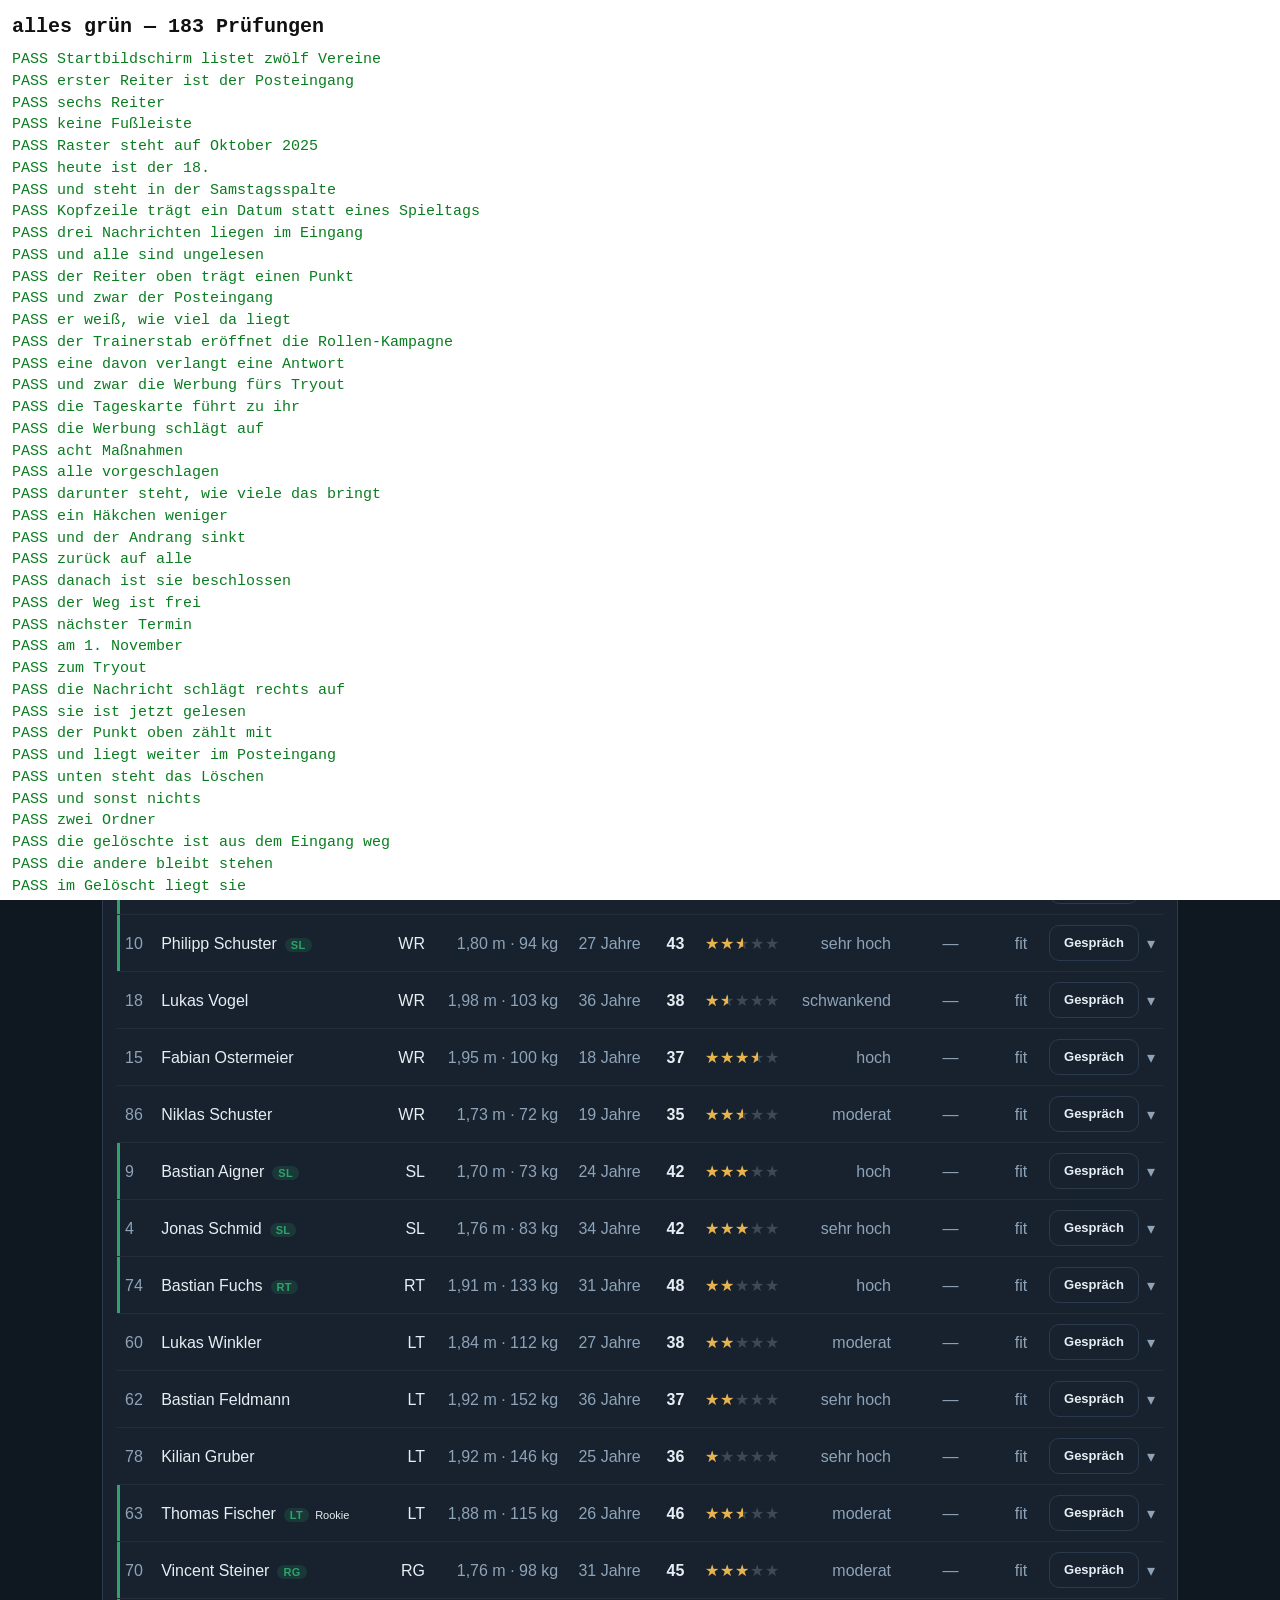
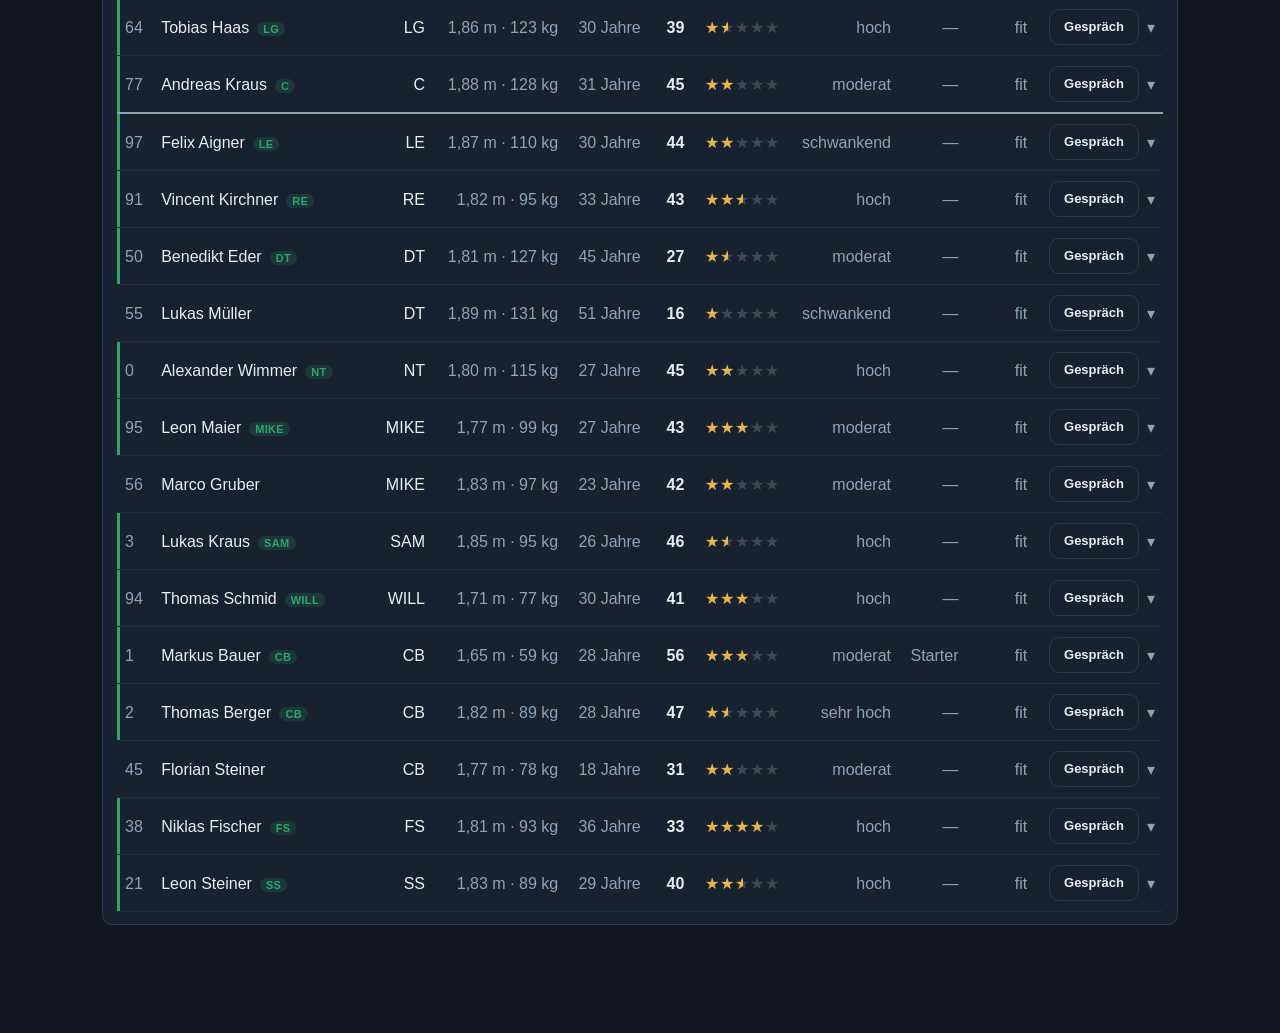
==== commit 716e1207: "Ein Kandidat sah bei Ausdauer und Robustheit immer schlecht aus, egal wie athletisch er war Der erst" ====
--- a/tests/smoke/karriere.html
+++ b/tests/smoke/karriere.html
@@ -27,18 +27,31 @@
  * Durch die Rollen-Kampagne und die Tryouts hindurch bis zu einem Datum.
  *
  * Seit der Kampagne ist die Offseason nicht mehr leer: an jedem Wochenanfang
- * fragt jemand nach seiner Rolle, und jede Anfrage hält den Kalender an. Dazu
- * kommen die Stationen der Tryouts. Wer nur durch den Kalender will, tippt
- * auf die Antwort, die nichts entscheidet — „Später", „Tryout beenden",
- * „Positionen übernehmen", „So machen wir es".
+ * fragt jemand nach seiner Rolle, und jede Anfrage hält den Kalender an. Ein
+ * Tryout hält gleich zweimal an — die Nachricht führt auf den eigenen
+ * Bildschirm, und erst der Knopf dort beendet die Station und kehrt ins
+ * Postfach zurück. Wer nur durch den Kalender will, tippt überall auf die
+ * Antwort, die nichts entscheidet.
  */
-const DURCHWINKEN = ['Später', 'So machen wir es', 'Tryout beenden', 'Positionen übernehmen'];
+const DURCHWINKEN = ['Später', 'So machen wir es'];
+const TRYOUT_OEFFNEN = ['Jetzt am Tryout teilnehmen', 'Zu den Zusagen'];
+const TRYOUT_FERTIG = ['Tryout beenden', 'Positionen übernehmen'];
 function weiterBis(datum) {
   for (let i = 0; i < 120 && txt('.kopf-datum') !== datum; i++) {
     const k = q('.tageskarte button.haupt');
     if (!k) break;
     if (k.textContent.trim() !== 'Zur Nachricht ›') { k.click(); continue; }
     k.click();
+    const oeffnen = TRYOUT_OEFFNEN.map(leseKnopf).find((b) => b);
+    if (oeffnen) {
+      oeffnen.click();
+      const fertig = TRYOUT_FERTIG
+        .map((name) => alle('.tryoutscreen button').find((b) => b.textContent === name))
+        .find((b) => b);
+      if (!fertig) break;
+      fertig.click();
+      continue;
+    }
     const antwort = DURCHWINKEN.map(leseKnopf).find((b) => b);
     if (!antwort) break;
     antwort.click();
--- a/app.css
+++ b/app.css
@@ -954,10 +954,8 @@
 
 .marke.postmarke { background: rgba(255, 255, 255, .08); color: var(--text-leise); }
 
-/* Die Tryout-Nachrichten tragen unter dem Text eine Liste oder eine Tabelle.
-   Die Lesespalte darf dafür schmaler werden als ihr Inhalt — sonst schöbe eine
-   Kandidatentabelle das ganze Postfach aus dem Bild, statt in sich zu
-   scrollen. */
+/* Die Werbung im Postfach trägt unter dem Text eine Liste von Häkchen. Die
+   Lesespalte darf dafür schmaler werden als ihr Inhalt. */
 .postlese { min-width: 0; }
 .tryoutteil { margin: 4px 0 12px; }
 .tryoutteil p { margin: 6px 0; }
@@ -988,11 +986,15 @@
 .athletikwert { display: inline-flex; align-items: center; gap: 4px; white-space: nowrap; }
 .punkte { letter-spacing: 1px; color: var(--gelb); font-size: 11px; }
 .kandidat select { max-width: 100%; min-height: 36px; }
-/* Eine Tryout-Nachricht darf länger sein als die Lesespalte sonst: fünfzehn
-   Karten in 460 Pixeln wären ein Schlüsselloch. */
-@media (min-width: 860px) {
-  .postlese:has(.tryoutteil) { max-height: none; }
-}
+
+/* Der Tryout-Bildschirm: der eigene Kader oben zum Vergleich, darunter die
+   Kandidaten oder die Zusagen, unten eine feste Fußleiste zurück ins
+   Postfach — wie beim Spielbericht. Ein eigener Bildschirm, weil fünfzehn
+   Kandidaten mit Athletik, Lebenslage und Prognose mehr Platz brauchen, als
+   die halbe Lesespalte des Postfachs hergibt. */
+.tryout-kader table { width: 100%; }
+.tryout-luecke td { color: var(--text-leise); }
+.tryout-luecke td:first-child { color: var(--text); font-weight: 600; }
 
 @media (min-width: 860px) {
   .postfach { grid-template-columns: 170px minmax(220px, 300px) 1fr; }
